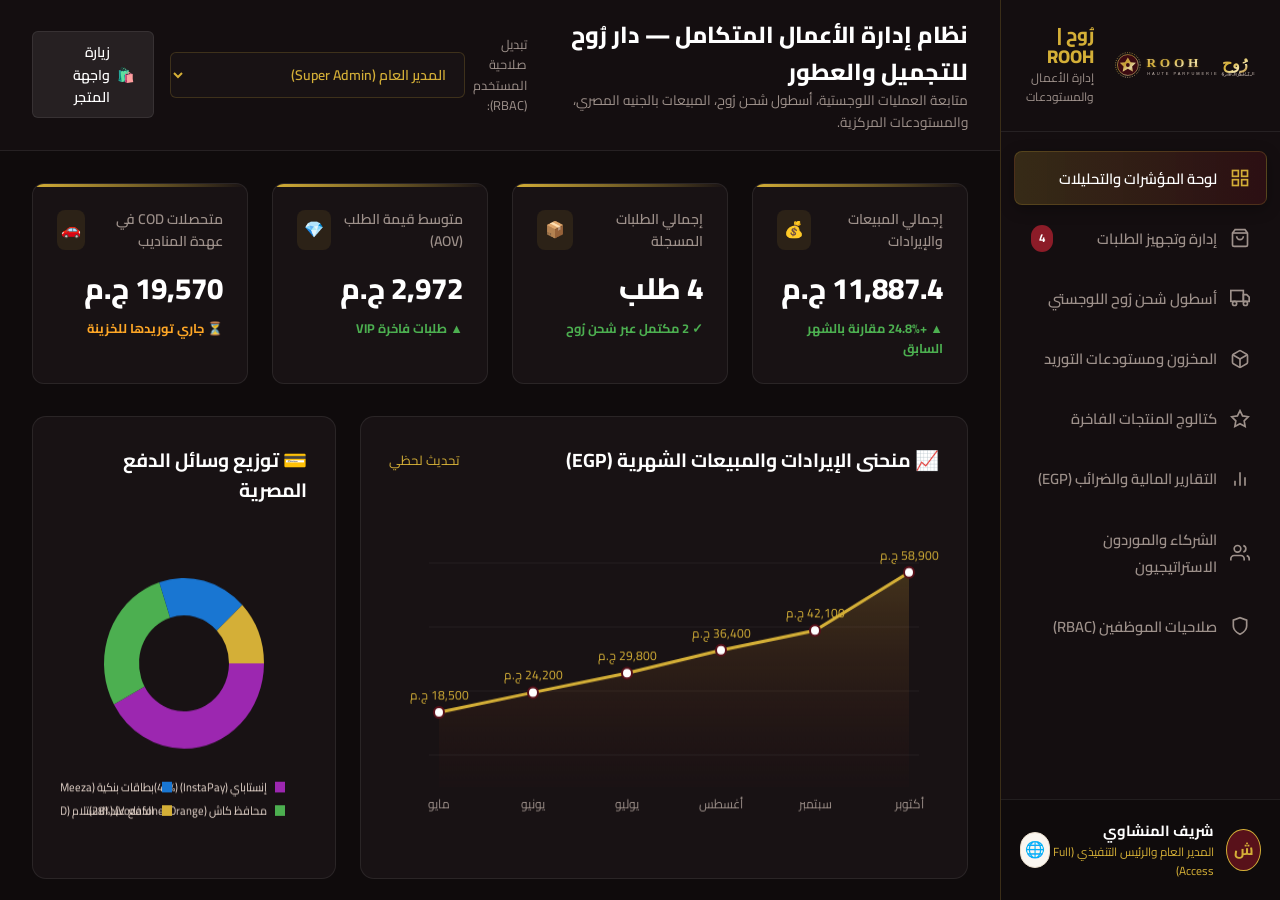
==== admin.html @ 0cfec7be "Add files via upload" ====
<!DOCTYPE html>
<html lang="ar" dir="rtl">
<head>
  <meta charset="UTF-8">
  <meta name="viewport" content="width=device-width, initial-scale=1.0">
  <title>ROOH | رُوح — نظام إدارة الأعمال ولوحة التحكم التنفيذية</title>
  
  <link rel="preconnect" href="https://fonts.googleapis.com">
  <link rel="preconnect" href="https://fonts.gstatic.com" crossorigin>
  <link href="https://fonts.googleapis.com/css2?family=Amiri:wght@700&family=Cairo:wght@300;400;500;600;700;800;900&family=Cinzel:wght@600;700&family=Montserrat:wght@400;600;700&display=swap" rel="stylesheet">
  
  <link rel="stylesheet" href="css/style.css">
  <link rel="stylesheet" href="css/admin.css">
</head>
<body class="admin-body">

  <!-- Sidebar Navigation -->
  <aside class="admin-sidebar">
    <div class="admin-sidebar-header">
      <div class="admin-brand-tag">
        <img src="assets/images/logo.svg" alt="ROOH" class="admin-logo-small">
        <div>
          <div class="admin-brand-title">رُوح | ROOH</div>
          <div class="admin-brand-sub">إدارة الأعمال والمستودعات</div>
        </div>
      </div>
    </div>

    <!-- Navigation Menu Items -->
    <ul class="admin-nav-menu">
      <li class="admin-nav-item">
        <button class="admin-nav-btn active" data-tab="dashboard">
          <svg viewBox="0 0 24 24" fill="none" stroke="currentColor" stroke-width="2"><rect x="3" y="3" width="7" height="7"></rect><rect x="14" y="3" width="7" height="7"></rect><rect x="14" y="14" width="7" height="7"></rect><rect x="3" y="14" width="7" height="7"></rect></svg>
          <span>لوحة المؤشرات والتحليلات</span>
        </button>
      </li>

      <li class="admin-nav-item">
        <button class="admin-nav-btn" data-tab="orders">
          <svg viewBox="0 0 24 24" fill="none" stroke="currentColor" stroke-width="2"><path d="M6 2L3 6v14a2 2 0 0 0 2 2h14a2 2 0 0 0 2-2V6l-3-4z"></path><line x1="3" y1="6" x2="21" y2="6"></line><path d="M16 10a4 4 0 0 1-8 0"></path></svg>
          <span>إدارة وتجهيز الطلبات</span>
          <span class="admin-badge-alert" id="adminActiveOrdersBadge">4</span>
        </button>
      </li>

      <li class="admin-nav-item">
        <button class="admin-nav-btn" data-tab="delivery">
          <svg viewBox="0 0 24 24" fill="none" stroke="currentColor" stroke-width="2"><rect x="1" y="3" width="15" height="13"></rect><polygon points="16 8 20 8 23 11 23 16 16 16 16 8"></polygon><circle cx="5.5" cy="18.5" r="2.5"></circle><circle cx="18.5" cy="18.5" r="2.5"></circle></svg>
          <span>أسطول شحن رُوح اللوجستي</span>
        </button>
      </li>

      <li class="admin-nav-item">
        <button class="admin-nav-btn" data-tab="inventory">
          <svg viewBox="0 0 24 24" fill="none" stroke="currentColor" stroke-width="2"><path d="M21 16V8a2 2 0 0 0-1-1.73l-7-4a2 2 0 0 0-2 0l-7 4A2 2 0 0 0 3 8v8a2 2 0 0 0 1 1.73l7 4a2 2 0 0 0 2 0l7-4A2 2 0 0 0 21 16z"></path><polyline points="3.27 6.96 12 12.01 20.73 6.96"></polyline><line x1="12" y1="22.08" x2="12" y2="12"></line></svg>
          <span>المخزون ومستودعات التوريد</span>
        </button>
      </li>

      <li class="admin-nav-item">
        <button class="admin-nav-btn" data-tab="products">
          <svg viewBox="0 0 24 24" fill="none" stroke="currentColor" stroke-width="2"><polygon points="12 2 15.09 8.26 22 9.27 17 14.14 18.18 21.02 12 17.77 5.82 21.02 7 14.14 2 9.27 8.91 8.26 12 2"></polygon></svg>
          <span>كتالوج المنتجات الفاخرة</span>
        </button>
      </li>

      <li class="admin-nav-item">
        <button class="admin-nav-btn" data-tab="reports">
          <svg viewBox="0 0 24 24" fill="none" stroke="currentColor" stroke-width="2"><line x1="18" y1="20" x2="18" y2="10"></line><line x1="12" y1="20" x2="12" y2="4"></line><line x1="6" y1="20" x2="6" y2="14"></line></svg>
          <span>التقارير المالية والضرائب (EGP)</span>
        </button>
      </li>

      <li class="admin-nav-item">
        <button class="admin-nav-btn" data-tab="partners">
          <svg viewBox="0 0 24 24" fill="none" stroke="currentColor" stroke-width="2"><path d="M17 21v-2a4 4 0 0 0-4-4H5a4 4 0 0 0-4 4v2"></path><circle cx="9" cy="7" r="4"></circle><path d="M23 21v-2a4 4 0 0 0-3-3.87"></path><path d="M16 3.13a4 4 0 0 1 0 7.75"></path></svg>
          <span>الشركاء والموردون الاستراتيجيون</span>
        </button>
      </li>

      <li class="admin-nav-item">
        <button class="admin-nav-btn" data-tab="staff">
          <svg viewBox="0 0 24 24" fill="none" stroke="currentColor" stroke-width="2"><path d="M12 22s8-4 8-10V5l-8-3-8 3v7c0 6 8 10 8 10z"></path></svg>
          <span>صلاحيات الموظفين (RBAC)</span>
        </button>
      </li>
    </ul>

    <!-- Sidebar Profile Footer -->
    <div class="admin-sidebar-footer">
      <div class="admin-user-info">
        <div class="admin-avatar">ش</div>
        <div>
          <div class="admin-name">شريف المنشاوي</div>
          <div class="admin-role-badge" id="adminCurrentRoleTitle">المدير العام والرئيس التنفيذي</div>
        </div>
      </div>
      <a href="index.html" class="header-icon-btn" style="width: 36px; height: 36px;" title="المتجر الرئيسي">
        <span>🌐</span>
      </a>
    </div>
  </aside>

  <!-- Main Content Wrap -->
  <main class="admin-main-wrap">
    <!-- Admin Top Header -->
    <header class="admin-header">
      <div class="admin-page-title-group">
        <h2>نظام إدارة الأعمال المتكامل — دار رُوح للتجميل والعطور</h2>
        <p>متابعة العمليات اللوجستية، أسطول شحن رُوح، المبيعات بالجنيه المصري، والمستودعات المركزية.</p>
      </div>

      <div class="admin-header-actions">
        <!-- Interactive Role Switcher for Pair Programming Demo -->
        <div style="display: flex; align-items: center; gap: 0.5rem;">
          <span style="font-size: 0.8rem; color: var(--admin-text-muted);">تبديل صلاحية المستخدم (RBAC):</span>
          <select id="adminRoleSwitcherSelect" class="role-switcher-select">
            <option value="admin">المدير العام (Super Admin)</option>
            <option value="manager">مدير العمليات (Operations Manager)</option>
            <option value="inventory">مسؤول المستودع (Inventory Supervisor)</option>
            <option value="support">خدمة العملاء (Customer Concierge)</option>
            <option value="courier">مندوب شحن رُوح (ROOH Delivery Courier)</option>
          </select>
        </div>

        <a href="index.html" class="btn-store-link">
          <span>🛍️</span>
          <span>زيارة واجهة المتجر</span>
        </a>
      </div>
    </header>

    <!-- Dynamic Admin Content Body -->
    <div class="admin-content-body" id="adminTabContentArea">
      <!-- Injected via js/admin.js based on active tab -->
    </div>
  </main>

  <!-- Generic Admin Modal Backdrop for Products / Restock / Couriers -->
  <div class="modal-backdrop" id="adminGenericModalBackdrop">
    <div id="adminGenericModalContainer">
      <!-- Injected dynamically -->
    </div>
  </div>

  <!-- Scripts -->
  <script src="js/state.js"></script>
  <script src="js/delivery.js"></script>
  <script src="js/payment.js"></script>
  <script src="js/admin.js"></script>
</body>
</html>
---- css/style.css ----
/* ==========================================================================
   ROOH | رُوح — Haute Parfumerie & Beauté
   Luxury E-Commerce Design System & Style Engine
   ========================================================================== */

:root {
  /* Brand Luxury Color Palette */
  --rooh-burgundy: #4A0E17;
  --rooh-burgundy-dark: #2B070D;
  --rooh-burgundy-deep: #1A0407;
  --rooh-crimson: #721C24;
  --rooh-crimson-light: #9B2835;
  --rooh-wine: #58111A;
  
  /* Royal Gold Accents */
  --rooh-gold: #D4AF37;
  --rooh-gold-light: #F3E5AB;
  --rooh-gold-hover: #E5C378;
  --rooh-gold-dark: #AA771C;
  --rooh-gold-glow: rgba(212, 175, 55, 0.25);
  
  /* Luxury Neutrals */
  --rooh-ivory: #FFFDF9;
  --rooh-cream: #FAF6F0;
  --rooh-beige: #F4ECE1;
  --rooh-sand: #E8DCCB;
  --rooh-charcoal: #1E1A1B;
  --rooh-black: #120F10;
  --rooh-text-muted: #7E7270;
  --rooh-border: rgba(212, 175, 55, 0.22);
  --rooh-border-light: rgba(114, 28, 36, 0.12);
  
  /* Typography & Sizing */
  --font-arabic: 'Cairo', 'Amiri', 'Traditional Arabic', -apple-system, BlinkMacSystemFont, 'Segoe UI', sans-serif;
  --font-serif: 'Playfair Display', 'Cinzel', 'Times New Roman', serif;
  --font-sans: 'Montserrat', 'Inter', -apple-system, sans-serif;
  
  /* Elevation & Shadows */
  --shadow-sm: 0 2px 8px rgba(26, 4, 7, 0.06);
  --shadow-md: 0 8px 24px rgba(26, 4, 7, 0.1);
  --shadow-lg: 0 16px 40px rgba(26, 4, 7, 0.16);
  --shadow-gold: 0 8px 25px rgba(212, 175, 55, 0.2);
  --radius-sm: 6px;
  --radius-md: 12px;
  --radius-lg: 20px;
  --radius-full: 9999px;
  
  --transition-fast: 0.2s cubic-bezier(0.4, 0, 0.2, 1);
  --transition-smooth: 0.35s cubic-bezier(0.16, 1, 0.3, 1);
}

/* Base & Reset */
*, *::before, *::after {
  box-sizing: border-box;
  margin: 0;
  padding: 0;
}

html {
  scroll-behavior: smooth;
  font-size: 16px;
}

body {
  font-family: var(--font-arabic);
  background-color: var(--rooh-ivory);
  color: var(--rooh-charcoal);
  line-height: 1.6;
  direction: rtl;
  text-align: right;
  overflow-x: hidden;
  -webkit-font-smoothing: antialiased;
}

body.ltr {
  direction: ltr;
  text-align: left;
  font-family: var(--font-sans);
}

body.ltr .font-serif-title {
  font-family: var(--font-serif);
}

a {
  color: inherit;
  text-decoration: none;
  transition: color var(--transition-fast);
}

button, input, select, textarea {
  font-family: inherit;
  font-size: 1rem;
}

button {
  cursor: pointer;
  border: none;
  background: none;
}

img {
  max-width: 100%;
  height: auto;
  display: block;
}

/* Container */
.container {
  width: 100%;
  max-width: 1320px;
  margin-left: auto;
  margin-right: auto;
  padding-left: 1.5rem;
  padding-right: 1.5rem;
}

/* ==========================================================================
   Top Announcement Bar
   ========================================================================== */
.top-bar {
  background: linear-gradient(90deg, var(--rooh-burgundy-deep), var(--rooh-burgundy), var(--rooh-crimson));
  color: var(--rooh-gold-light);
  font-size: 0.85rem;
  padding: 0.55rem 0;
  border-bottom: 1px solid rgba(212, 175, 55, 0.3);
}

.top-bar .container {
  display: flex;
  justify-content: space-between;
  align-items: center;
}

.top-bar-marquee {
  display: flex;
  align-items: center;
  gap: 1.5rem;
}

.top-bar-badge {
  background: var(--rooh-gold);
  color: var(--rooh-burgundy-deep);
  font-weight: 700;
  padding: 0.15rem 0.6rem;
  border-radius: var(--radius-full);
  font-size: 0.75rem;
}

.top-bar-actions {
  display: flex;
  align-items: center;
  gap: 1.25rem;
}

.lang-switch-btn, .role-selector-pill {
  color: var(--rooh-cream);
  font-size: 0.82rem;
  display: inline-flex;
  align-items: center;
  gap: 0.35rem;
  padding: 0.2rem 0.6rem;
  border-radius: var(--radius-sm);
  background: rgba(255, 255, 255, 0.08);
  border: 1px solid rgba(212, 175, 55, 0.2);
  transition: all var(--transition-fast);
}

.lang-switch-btn:hover, .role-selector-pill:hover {
  background: rgba(212, 175, 55, 0.2);
  color: #FFF;
}

/* ==========================================================================
   Main Header & Navigation
   ========================================================================== */
.site-header {
  position: sticky;
  top: 0;
  z-index: 100;
  background: rgba(255, 253, 249, 0.94);
  backdrop-filter: blur(14px);
  -webkit-backdrop-filter: blur(14px);
  border-bottom: 1px solid var(--rooh-border-light);
  box-shadow: 0 4px 20px rgba(74, 14, 23, 0.04);
  transition: all var(--transition-smooth);
}

.header-main {
  display: flex;
  align-items: center;
  justify-content: space-between;
  padding: 0.9rem 0;
  gap: 1.5rem;
}

.brand-logo-wrap {
  display: flex;
  align-items: center;
  gap: 0.75rem;
}

.brand-logo-img {
  height: 52px;
  width: auto;
  object-fit: contain;
}

/* Search Bar */
.search-form-wrap {
  flex: 1;
  max-width: 520px;
  position: relative;
}

.search-input-field {
  width: 100%;
  padding: 0.75rem 2.8rem 0.75rem 1.2rem;
  background: var(--rooh-cream);
  border: 1px solid var(--rooh-sand);
  border-radius: var(--radius-full);
  outline: none;
  font-size: 0.92rem;
  color: var(--rooh-charcoal);
  transition: all var(--transition-fast);
}

body.ltr .search-input-field {
  padding: 0.75rem 1.2rem 0.75rem 2.8rem;
}

.search-input-field:focus {
  border-color: var(--rooh-gold);
  background: #FFF;
  box-shadow: 0 0 0 3px var(--rooh-gold-glow);
}

.search-btn-icon {
  position: absolute;
  top: 50%;
  right: 1rem;
  transform: translateY(-50%);
  color: var(--rooh-burgundy);
  display: flex;
  align-items: center;
  pointer-events: none;
}

body.ltr .search-btn-icon {
  right: auto;
  left: 1rem;
}

/* Header Actions */
.header-actions-group {
  display: flex;
  align-items: center;
  gap: 0.85rem;
}

.header-icon-btn {
  position: relative;
  width: 44px;
  height: 44px;
  display: flex;
  align-items: center;
  justify-content: center;
  border-radius: var(--radius-full);
  background: var(--rooh-cream);
  color: var(--rooh-burgundy);
  border: 1px solid var(--rooh-sand);
  transition: all var(--transition-fast);
}

.header-icon-btn:hover {
  background: var(--rooh-burgundy);
  color: var(--rooh-gold-light);
  border-color: var(--rooh-burgundy);
  transform: translateY(-2px);
  box-shadow: var(--shadow-sm);
}

.header-badge-count {
  position: absolute;
  top: -4px;
  right: -4px;
  background: var(--rooh-crimson);
  color: #FFF;
  font-size: 0.72rem;
  font-weight: 700;
  min-width: 19px;
  height: 19px;
  border-radius: var(--radius-full);
  display: flex;
  align-items: center;
  justify-content: center;
  border: 2px solid #FFF;
}

/* Category Navigation Menu */
.category-nav-bar {
  background: var(--rooh-burgundy);
  color: var(--rooh-ivory);
  border-top: 1px solid rgba(212, 175, 55, 0.2);
}

.category-nav-list {
  display: flex;
  align-items: center;
  justify-content: space-between;
  list-style: none;
  overflow-x: auto;
  scrollbar-width: none;
  padding: 0.2rem 0;
}

.category-nav-list::-webkit-scrollbar {
  display: none;
}

.category-nav-item {
  position: relative;
  white-space: nowrap;
}

.category-nav-link {
  display: flex;
  align-items: center;
  gap: 0.5rem;
  padding: 0.75rem 1.1rem;
  font-weight: 500;
  font-size: 0.92rem;
  color: var(--rooh-cream);
  transition: all var(--transition-fast);
  border-bottom: 2px solid transparent;
}

.category-nav-link:hover, .category-nav-link.active {
  color: var(--rooh-gold);
  border-bottom-color: var(--rooh-gold);
}

/* ==========================================================================
   Hero Promotional Section
   ========================================================================== */
.hero-section {
  position: relative;
  min-height: 580px;
  background: var(--rooh-burgundy-deep) url('../assets/images/hero-bg.svg') no-repeat center center / cover;
  color: #FFF;
  display: flex;
  align-items: center;
  overflow: hidden;
  padding: 5rem 0;
}

.hero-overlay {
  position: absolute;
  inset: 0;
  background: radial-gradient(circle at 75% 50%, rgba(74, 14, 23, 0.4), rgba(26, 4, 7, 0.85));
  pointer-events: none;
}

.hero-content-wrap {
  position: relative;
  z-index: 2;
  display: grid;
  grid-template-columns: 1.15fr 0.85fr;
  align-items: center;
  gap: 3.5rem;
}

.hero-text-block {
  max-width: 650px;
}

.hero-pretitle {
  display: inline-flex;
  align-items: center;
  gap: 0.5rem;
  color: var(--rooh-gold);
  font-size: 0.95rem;
  letter-spacing: 2px;
  font-weight: 600;
  text-transform: uppercase;
  margin-bottom: 1rem;
}

.hero-title {
  font-size: 3.2rem;
  font-weight: 800;
  line-height: 1.25;
  margin-bottom: 1.2rem;
  color: #FFF;
  text-shadow: 0 4px 15px rgba(0,0,0,0.4);
}

.hero-title span {
  color: var(--rooh-gold);
  background: linear-gradient(90deg, #F9ECCB, #D4AF37, #AA771C);
  -webkit-background-clip: text;
  -webkit-text-fill-color: transparent;
}

.hero-subtitle {
  font-size: 1.15rem;
  color: var(--rooh-beige);
  margin-bottom: 2.2rem;
  line-height: 1.7;
}

.hero-actions {
  display: flex;
  align-items: center;
  gap: 1.2rem;
  flex-wrap: wrap;
}

/* Luxury Buttons */
.btn-gold {
  background: linear-gradient(135deg, #E5C378, #D4AF37, #AA771C);
  color: var(--rooh-burgundy-deep);
  font-weight: 700;
  padding: 0.95rem 2.2rem;
  border-radius: var(--radius-full);
  display: inline-flex;
  align-items: center;
  gap: 0.65rem;
  box-shadow: var(--shadow-gold);
  transition: all var(--transition-fast);
}

.btn-gold:hover {
  transform: translateY(-3px);
  box-shadow: 0 12px 30px rgba(212, 175, 55, 0.4);
  filter: brightness(1.08);
}

.btn-outline-gold {
  border: 1.5px solid var(--rooh-gold);
  color: var(--rooh-gold);
  font-weight: 600;
  padding: 0.92rem 2rem;
  border-radius: var(--radius-full);
  display: inline-flex;
  align-items: center;
  gap: 0.65rem;
  transition: all var(--transition-fast);
  background: rgba(255, 255, 255, 0.04);
  backdrop-filter: blur(4px);
}

.btn-outline-gold:hover {
  background: var(--rooh-gold);
  color: var(--rooh-burgundy-deep);
  transform: translateY(-3px);
}

.btn-burgundy {
  background: linear-gradient(135deg, var(--rooh-crimson), var(--rooh-burgundy));
  color: #FFF;
  font-weight: 700;
  padding: 0.85rem 1.8rem;
  border-radius: var(--radius-full);
  display: inline-flex;
  align-items: center;
  gap: 0.5rem;
  box-shadow: 0 4px 15px rgba(114, 28, 36, 0.3);
  transition: all var(--transition-fast);
}

.btn-burgundy:hover {
  background: var(--rooh-burgundy-dark);
  transform: translateY(-2px);
  color: var(--rooh-gold-light);
}

/* Hero Showcase Floating Bottle Card */
.hero-visual-block {
  display: flex;
  justify-content: center;
  position: relative;
}

.hero-bottle-card {
  position: relative;
  background: rgba(255, 255, 255, 0.07);
  backdrop-filter: blur(20px);
  border: 1px solid rgba(212, 175, 55, 0.35);
  border-radius: var(--radius-lg);
  padding: 2.2rem;
  box-shadow: 0 25px 60px rgba(0, 0, 0, 0.4);
  max-width: 380px;
  text-align: center;
  animation: floatSlow 6s ease-in-out infinite;
}

@keyframes floatSlow {
  0%, 100% { transform: translateY(0); }
  50% { transform: translateY(-12px); }
}

.hero-bottle-img {
  width: 260px;
  height: 280px;
  margin: 0 auto 1.5rem;
  filter: drop-shadow(0 15px 25px rgba(0,0,0,0.5));
}

.hero-card-tag {
  background: var(--rooh-gold);
  color: var(--rooh-burgundy-deep);
  font-size: 0.75rem;
  font-weight: 700;
  padding: 0.25rem 0.8rem;
  border-radius: var(--radius-full);
  display: inline-block;
  margin-bottom: 0.6rem;
}

.hero-card-name {
  font-size: 1.25rem;
  font-weight: 700;
  color: #FFF;
  margin-bottom: 0.4rem;
}

.hero-card-price {
  font-size: 1.4rem;
  font-weight: 800;
  color: var(--rooh-gold);
}

/* ==========================================================================
   Trust & Value Propositions Strip
   ========================================================================== */
.features-strip {
  background: #FFF;
  padding: 2.5rem 0;
  border-bottom: 1px solid var(--rooh-border-light);
}

.features-grid {
  display: grid;
  grid-template-columns: repeat(4, 1fr);
  gap: 1.5rem;
}

.feature-box {
  display: flex;
  align-items: center;
  gap: 1.1rem;
  padding: 1rem;
  border-radius: var(--radius-md);
  transition: all var(--transition-fast);
}

.feature-box:hover {
  background: var(--rooh-cream);
  transform: translateY(-3px);
}

.feature-icon-wrap {
  width: 52px;
  height: 52px;
  background: rgba(212, 175, 55, 0.12);
  border: 1px solid rgba(212, 175, 55, 0.35);
  color: var(--rooh-burgundy);
  border-radius: var(--radius-full);
  display: flex;
  align-items: center;
  justify-content: center;
  flex-shrink: 0;
  font-size: 1.35rem;
}

.feature-info h4 {
  font-size: 1rem;
  font-weight: 700;
  color: var(--rooh-burgundy-deep);
  margin-bottom: 0.2rem;
}

.feature-info p {
  font-size: 0.84rem;
  color: var(--rooh-text-muted);
}

/* ==========================================================================
   Section Header Styling
   ========================================================================== */
.section-header {
  text-align: center;
  margin-bottom: 3rem;
}

.section-eyebrow {
  color: var(--rooh-gold-dark);
  font-size: 0.88rem;
  font-weight: 700;
  letter-spacing: 2px;
  text-transform: uppercase;
  margin-bottom: 0.4rem;
  display: block;
}

.section-title {
  font-size: 2.2rem;
  font-weight: 800;
  color: var(--rooh-burgundy-deep);
  margin-bottom: 0.6rem;
}

.section-desc {
  max-width: 620px;
  margin: 0 auto;
  color: var(--rooh-text-muted);
  font-size: 1rem;
}

/* Section divider with crest */
.section-divider-crest {
  display: flex;
  align-items: center;
  justify-content: center;
  gap: 1rem;
  margin: 1.2rem auto 0;
  max-width: 260px;
}

.section-divider-crest::before, .section-divider-crest::after {
  content: '';
  height: 1px;
  flex: 1;
  background: linear-gradient(90deg, transparent, var(--rooh-gold), transparent);
}

.section-divider-crest svg {
  color: var(--rooh-gold);
}

/* ==========================================================================
   Category Filter Tabs
   ========================================================================== */
.category-filter-tabs {
  display: flex;
  align-items: center;
  justify-content: center;
  gap: 0.75rem;
  flex-wrap: wrap;
  margin-bottom: 2.5rem;
}

.filter-tab-btn {
  padding: 0.65rem 1.4rem;
  border-radius: var(--radius-full);
  background: var(--rooh-cream);
  color: var(--rooh-burgundy);
  border: 1px solid var(--rooh-sand);
  font-weight: 600;
  font-size: 0.92rem;
  transition: all var(--transition-fast);
}

.filter-tab-btn:hover, .filter-tab-btn.active {
  background: var(--rooh-burgundy);
  color: var(--rooh-gold-light);
  border-color: var(--rooh-burgundy);
  box-shadow: 0 4px 12px rgba(74, 14, 23, 0.2);
}

/* ==========================================================================
   Luxury Product Grid & Cards
   ========================================================================== */
.products-grid {
  display: grid;
  grid-template-columns: repeat(auto-fill, minmax(280px, 1fr));
  gap: 2rem;
}

.product-card {
  background: #FFF;
  border-radius: var(--radius-md);
  border: 1px solid rgba(212, 175, 55, 0.18);
  overflow: hidden;
  box-shadow: var(--shadow-sm);
  transition: all var(--transition-smooth);
  display: flex;
  flex-direction: column;
  position: relative;
}

.product-card:hover {
  transform: translateY(-8px);
  box-shadow: var(--shadow-lg);
  border-color: rgba(212, 175, 55, 0.5);
}

.product-card-badge {
  position: absolute;
  top: 1rem;
  right: 1rem;
  z-index: 3;
  background: linear-gradient(135deg, var(--rooh-crimson), var(--rooh-burgundy));
  color: #FFF;
  font-size: 0.75rem;
  font-weight: 700;
  padding: 0.3rem 0.75rem;
  border-radius: var(--radius-full);
  box-shadow: 0 2px 8px rgba(114, 28, 36, 0.25);
}

body.ltr .product-card-badge {
  right: auto;
  left: 1rem;
}

.product-card-wishlist-btn {
  position: absolute;
  top: 1rem;
  left: 1rem;
  z-index: 3;
  width: 36px;
  height: 36px;
  border-radius: var(--radius-full);
  background: rgba(255, 255, 255, 0.88);
  backdrop-filter: blur(6px);
  color: var(--rooh-charcoal);
  border: 1px solid var(--rooh-sand);
  display: flex;
  align-items: center;
  justify-content: center;
  transition: all var(--transition-fast);
}

body.ltr .product-card-wishlist-btn {
  left: auto;
  right: 1rem;
}

.product-card-wishlist-btn:hover, .product-card-wishlist-btn.active {
  background: var(--rooh-burgundy);
  color: var(--rooh-gold);
  border-color: var(--rooh-burgundy);
  transform: scale(1.1);
}

.product-card-img-wrap {
  position: relative;
  width: 100%;
  aspect-ratio: 1 / 1;
  background: linear-gradient(180deg, #FAF6F0, #EFE7DC);
  display: flex;
  align-items: center;
  justify-content: center;
  overflow: hidden;
  cursor: pointer;
}

.product-card-img {
  width: 82%;
  height: 82%;
  object-fit: contain;
  transition: transform 0.5s ease;
}

.product-card:hover .product-card-img {
  transform: scale(1.08);
}

.product-quick-view-overlay {
  position: absolute;
  inset: 0;
  background: rgba(74, 14, 23, 0.35);
  backdrop-filter: blur(3px);
  display: flex;
  align-items: center;
  justify-content: center;
  opacity: 0;
  transition: opacity var(--transition-fast);
}

.product-card:hover .product-quick-view-overlay {
  opacity: 1;
}

.btn-quick-view {
  background: #FFF;
  color: var(--rooh-burgundy-deep);
  font-weight: 700;
  font-size: 0.88rem;
  padding: 0.65rem 1.25rem;
  border-radius: var(--radius-full);
  display: flex;
  align-items: center;
  gap: 0.4rem;
  box-shadow: var(--shadow-md);
  transform: translateY(12px);
  transition: all var(--transition-smooth);
}

.product-card:hover .btn-quick-view {
  transform: translateY(0);
}

.btn-quick-view:hover {
  background: var(--rooh-gold);
}

.product-card-content {
  padding: 1.3rem;
  display: flex;
  flex-direction: column;
  flex: 1;
}

.product-card-category {
  font-size: 0.78rem;
  font-weight: 600;
  color: var(--rooh-gold-dark);
  margin-bottom: 0.35rem;
  text-transform: uppercase;
}

.product-card-title {
  font-size: 1.05rem;
  font-weight: 700;
  color: var(--rooh-burgundy-deep);
  line-height: 1.4;
  margin-bottom: 0.65rem;
  display: -webkit-box;
  -webkit-line-clamp: 2;
  -webkit-box-orient: vertical;
  overflow: hidden;
  min-height: 2.8rem;
  cursor: pointer;
}

.product-card-title:hover {
  color: var(--rooh-crimson);
}

.product-card-rating {
  display: flex;
  align-items: center;
  gap: 0.4rem;
  margin-bottom: 0.85rem;
  font-size: 0.82rem;
  color: var(--rooh-text-muted);
}

.rating-stars {
  color: var(--rooh-gold);
  display: flex;
  gap: 2px;
}

.product-card-price-row {
  display: flex;
  align-items: baseline;
  gap: 0.65rem;
  margin-top: auto;
  margin-bottom: 1.1rem;
}

.price-current {
  font-size: 1.35rem;
  font-weight: 800;
  color: var(--rooh-burgundy);
}

.price-original {
  font-size: 0.92rem;
  color: var(--rooh-text-muted);
  text-decoration: line-through;
}

.price-discount-pill {
  background: #E8F5E9;
  color: #2E7D32;
  font-size: 0.72rem;
  font-weight: 700;
  padding: 0.15rem 0.45rem;
  border-radius: var(--radius-sm);
}

.product-card-actions {
  display: flex;
  gap: 0.6rem;
}

.btn-add-to-cart {
  flex: 1;
  background: var(--rooh-cream);
  color: var(--rooh-burgundy);
  border: 1px solid rgba(212, 175, 55, 0.3);
  font-weight: 700;
  font-size: 0.9rem;
  padding: 0.7rem 0.5rem;
  border-radius: var(--radius-sm);
  display: flex;
  align-items: center;
  justify-content: center;
  gap: 0.45rem;
  transition: all var(--transition-fast);
}

.btn-add-to-cart:hover {
  background: var(--rooh-burgundy);
  color: var(--rooh-gold-light);
  border-color: var(--rooh-burgundy);
}

.btn-buy-now {
  background: linear-gradient(135deg, var(--rooh-gold-hover), var(--rooh-gold));
  color: var(--rooh-burgundy-deep);
  font-weight: 700;
  font-size: 0.88rem;
  padding: 0.7rem 1rem;
  border-radius: var(--radius-sm);
  display: flex;
  align-items: center;
  justify-content: center;
  transition: all var(--transition-fast);
}

.btn-buy-now:hover {
  filter: brightness(1.08);
}

/* ==========================================================================
   ROOH Delivery Banner Section
   ========================================================================== */
.delivery-feature-section {
  background: linear-gradient(135deg, var(--rooh-burgundy-deep), #200407);
  color: #FFF;
  padding: 4.5rem 0;
  position: relative;
  border-top: 1px solid rgba(212, 175, 55, 0.25);
  border-bottom: 1px solid rgba(212, 175, 55, 0.25);
  overflow: hidden;
}

.delivery-section-grid {
  display: grid;
  grid-template-columns: 1.1fr 0.9fr;
  align-items: center;
  gap: 3.5rem;
}

.delivery-badge-pill {
  background: rgba(212, 175, 55, 0.15);
  border: 1px solid var(--rooh-gold);
  color: var(--rooh-gold);
  padding: 0.3rem 0.9rem;
  border-radius: var(--radius-full);
  font-size: 0.82rem;
  font-weight: 700;
  display: inline-flex;
  align-items: center;
  gap: 0.4rem;
  margin-bottom: 1rem;
}

.delivery-title {
  font-size: 2.4rem;
  font-weight: 800;
  margin-bottom: 1rem;
  line-height: 1.3;
}

.delivery-points-list {
  list-style: none;
  margin: 1.8rem 0;
  display: flex;
  flex-direction: column;
  gap: 1rem;
}

.delivery-point-item {
  display: flex;
  align-items: flex-start;
  gap: 0.85rem;
  font-size: 1rem;
  color: var(--rooh-beige);
}

.delivery-point-item svg {
  color: var(--rooh-gold);
  flex-shrink: 0;
  margin-top: 3px;
}

/* Tracking Input Box */
.tracking-quick-box {
  background: rgba(255, 255, 255, 0.08);
  backdrop-filter: blur(15px);
  border: 1px solid rgba(212, 175, 55, 0.35);
  border-radius: var(--radius-md);
  padding: 2.2rem;
  box-shadow: 0 15px 40px rgba(0,0,0,0.3);
}

.tracking-quick-box h3 {
  font-size: 1.35rem;
  color: var(--rooh-gold-light);
  margin-bottom: 0.5rem;
}

.tracking-quick-box p {
  font-size: 0.88rem;
  color: var(--rooh-sand);
  margin-bottom: 1.4rem;
}

.tracking-input-group {
  display: flex;
  gap: 0.65rem;
}

.tracking-input-field {
  flex: 1;
  background: rgba(255, 255, 255, 0.12);
  border: 1px solid rgba(212, 175, 55, 0.4);
  border-radius: var(--radius-full);
  padding: 0.85rem 1.25rem;
  color: #FFF;
  outline: none;
  font-size: 0.95rem;
}

.tracking-input-field::placeholder {
  color: rgba(255, 255, 255, 0.6);
}

.tracking-input-field:focus {
  border-color: var(--rooh-gold);
  background: rgba(255, 255, 255, 0.18);
}

/* ==========================================================================
   Customer Reviews & Testimonials
   ========================================================================== */
.testimonials-section {
  padding: 5rem 0;
  background: var(--rooh-cream);
}

.testimonials-grid {
  display: grid;
  grid-template-columns: repeat(3, 1fr);
  gap: 2rem;
}

.testimonial-card {
  background: #FFF;
  border: 1px solid var(--rooh-sand);
  border-radius: var(--radius-md);
  padding: 2rem;
  box-shadow: var(--shadow-sm);
  display: flex;
  flex-direction: column;
}

.testimonial-stars {
  color: var(--rooh-gold);
  display: flex;
  gap: 3px;
  margin-bottom: 1rem;
}

.testimonial-text {
  font-size: 0.98rem;
  color: var(--rooh-charcoal);
  line-height: 1.7;
  margin-bottom: 1.5rem;
  font-style: italic;
  flex: 1;
}

.testimonial-author-wrap {
  display: flex;
  align-items: center;
  gap: 0.9rem;
  border-top: 1px solid var(--rooh-sand);
  padding-top: 1rem;
}

.author-avatar {
  width: 48px;
  height: 48px;
  border-radius: var(--radius-full);
  background: var(--rooh-burgundy);
  color: var(--rooh-gold);
  font-weight: 700;
  display: flex;
  align-items: center;
  justify-content: center;
}

.author-name {
  font-weight: 700;
  color: var(--rooh-burgundy-deep);
  font-size: 0.95rem;
}

.author-location {
  font-size: 0.8rem;
  color: var(--rooh-text-muted);
}

/* ==========================================================================
   Newsletter Subscription Banner
   ========================================================================== */
.newsletter-section {
  background: linear-gradient(135deg, var(--rooh-burgundy), var(--rooh-crimson));
  color: #FFF;
  padding: 4.5rem 0;
  text-align: center;
}

.newsletter-content {
  max-width: 640px;
  margin: 0 auto;
}

.newsletter-title {
  font-size: 2.2rem;
  font-weight: 800;
  color: var(--rooh-gold-light);
  margin-bottom: 0.6rem;
}

.newsletter-desc {
  font-size: 1.05rem;
  color: var(--rooh-beige);
  margin-bottom: 2rem;
}

.newsletter-form {
  display: flex;
  gap: 0.65rem;
  max-width: 520px;
  margin: 0 auto;
}

.newsletter-input {
  flex: 1;
  background: rgba(255, 255, 255, 0.95);
  border: 1px solid transparent;
  border-radius: var(--radius-full);
  padding: 0.85rem 1.4rem;
  color: var(--rooh-charcoal);
  outline: none;
}

.newsletter-input:focus {
  border-color: var(--rooh-gold);
}

/* ==========================================================================
   Luxury Footer
   ========================================================================== */
.site-footer {
  background: var(--rooh-black);
  color: var(--rooh-beige);
  padding: 5rem 0 2rem;
  border-top: 2px solid var(--rooh-gold-dark);
}

.footer-grid {
  display: grid;
  grid-template-columns: 1.5fr repeat(3, 1fr);
  gap: 3rem;
  margin-bottom: 4rem;
}

.footer-brand-desc {
  font-size: 0.92rem;
  color: #B5A89E;
  line-height: 1.8;
  margin: 1.2rem 0 1.5rem;
}

.footer-payment-methods-strip {
  display: flex;
  align-items: center;
  gap: 0.75rem;
  flex-wrap: wrap;
}

.payment-badge-pill {
  background: rgba(255, 255, 255, 0.08);
  border: 1px solid rgba(212, 175, 55, 0.25);
  color: var(--rooh-gold-light);
  font-size: 0.75rem;
  padding: 0.25rem 0.65rem;
  border-radius: var(--radius-sm);
}

.footer-col-title {
  font-size: 1.1rem;
  font-weight: 700;
  color: var(--rooh-gold);
  margin-bottom: 1.3rem;
  position: relative;
}

.footer-links-list {
  list-style: none;
  display: flex;
  flex-direction: column;
  gap: 0.75rem;
}

.footer-link {
  color: #B5A89E;
  font-size: 0.92rem;
  transition: color var(--transition-fast);
}

.footer-link:hover {
  color: var(--rooh-gold);
  transform: translateX(-4px);
}

body.ltr .footer-link:hover {
  transform: translateX(4px);
}

.footer-contact-item {
  display: flex;
  align-items: center;
  gap: 0.75rem;
  margin-bottom: 0.85rem;
  font-size: 0.92rem;
  color: #B5A89E;
}

.footer-bottom-bar {
  border-top: 1px solid rgba(255, 255, 255, 0.08);
  padding-top: 2rem;
  display: flex;
  justify-content: space-between;
  align-items: center;
  font-size: 0.85rem;
  color: #8C7F77;
}

/* ==========================================================================
   Modals & Slide-out Drawers (Cart, Product Detail, Checkout, Track)
   ========================================================================== */
.modal-backdrop {
  position: fixed;
  inset: 0;
  background: rgba(18, 15, 16, 0.72);
  backdrop-filter: blur(8px);
  z-index: 1000;
  display: flex;
  align-items: center;
  justify-content: center;
  opacity: 0;
  pointer-events: none;
  transition: opacity var(--transition-smooth);
}

.modal-backdrop.active {
  opacity: 1;
  pointer-events: auto;
}

/* Product Detail Modal */
.modal-product-dialog {
  background: #FFF;
  width: 92%;
  max-width: 1050px;
  max-height: 90vh;
  border-radius: var(--radius-lg);
  overflow-y: auto;
  box-shadow: 0 25px 70px rgba(0, 0, 0, 0.35);
  border: 1px solid var(--rooh-border);
  position: relative;
  transform: scale(0.94);
  transition: transform var(--transition-smooth);
}

.modal-backdrop.active .modal-product-dialog {
  transform: scale(1);
}

.modal-close-btn {
  position: absolute;
  top: 1.25rem;
  left: 1.25rem;
  z-index: 10;
  width: 40px;
  height: 40px;
  border-radius: var(--radius-full);
  background: var(--rooh-cream);
  border: 1px solid var(--rooh-sand);
  color: var(--rooh-burgundy);
  display: flex;
  align-items: center;
  justify-content: center;
  transition: all var(--transition-fast);
}

body.ltr .modal-close-btn {
  left: auto;
  right: 1.25rem;
}

.modal-close-btn:hover {
  background: var(--rooh-burgundy);
  color: #FFF;
}

.product-detail-modal-grid {
  display: grid;
  grid-template-columns: 1fr 1.25fr;
  gap: 2.5rem;
  padding: 3rem;
}

.modal-gallery-wrap {
  display: flex;
  flex-direction: column;
  gap: 1.2rem;
}

.modal-main-img-wrap {
  width: 100%;
  aspect-ratio: 1 / 1;
  background: linear-gradient(180deg, #FCFAF7, #EFE7DC);
  border-radius: var(--radius-md);
  border: 1px solid var(--rooh-border-light);
  display: flex;
  align-items: center;
  justify-content: center;
  padding: 2rem;
}

.modal-main-img {
  max-width: 90%;
  max-height: 90%;
  object-fit: contain;
}

.modal-product-info {
  display: flex;
  flex-direction: column;
}

.modal-product-badge {
  background: var(--rooh-gold);
  color: var(--rooh-burgundy-deep);
  font-weight: 700;
  font-size: 0.78rem;
  padding: 0.25rem 0.8rem;
  border-radius: var(--radius-full);
  display: inline-block;
  align-self: flex-start;
  margin-bottom: 0.75rem;
}

.modal-product-title {
  font-size: 1.8rem;
  font-weight: 800;
  color: var(--rooh-burgundy-deep);
  margin-bottom: 0.65rem;
  line-height: 1.35;
}

.modal-product-sku {
  font-size: 0.82rem;
  color: var(--rooh-text-muted);
  margin-bottom: 1rem;
}

.modal-price-wrap {
  display: flex;
  align-items: baseline;
  gap: 1rem;
  margin-bottom: 1.4rem;
  padding-bottom: 1.2rem;
  border-bottom: 1px solid var(--rooh-sand);
}

.modal-price-current {
  font-size: 2rem;
  font-weight: 800;
  color: var(--rooh-burgundy);
}

.modal-price-original {
  font-size: 1.2rem;
  color: var(--rooh-text-muted);
  text-decoration: line-through;
}

/* Tabs inside Modal */
.modal-tabs-header {
  display: flex;
  gap: 0.75rem;
  border-bottom: 1px solid var(--rooh-sand);
  margin-bottom: 1.2rem;
}

.modal-tab-btn {
  padding: 0.6rem 1rem;
  font-weight: 600;
  font-size: 0.92rem;
  color: var(--rooh-text-muted);
  border-bottom: 2px solid transparent;
  transition: all var(--transition-fast);
}

.modal-tab-btn.active {
  color: var(--rooh-burgundy);
  border-bottom-color: var(--rooh-burgundy);
}

.modal-tab-content {
  font-size: 0.94rem;
  line-height: 1.7;
  color: var(--rooh-charcoal);
  min-height: 110px;
  margin-bottom: 1.5rem;
}

/* Stock status bar */
.modal-stock-indicator {
  display: flex;
  align-items: center;
  gap: 0.6rem;
  margin-bottom: 1.5rem;
  font-size: 0.88rem;
  font-weight: 600;
}

.stock-pulse-dot {
  width: 10px;
  height: 10px;
  border-radius: var(--radius-full);
  background: #2E7D32;
  box-shadow: 0 0 0 3px rgba(46, 125, 50, 0.2);
}

/* Quantity & CTA Group */
.modal-action-row {
  display: flex;
  align-items: center;
  gap: 1rem;
  margin-top: auto;
}

.quantity-stepper {
  display: flex;
  align-items: center;
  border: 1px solid var(--rooh-sand);
  border-radius: var(--radius-full);
  background: var(--rooh-cream);
  overflow: hidden;
}

.qty-btn {
  width: 40px;
  height: 44px;
  display: flex;
  align-items: center;
  justify-content: center;
  color: var(--rooh-burgundy);
  font-size: 1.2rem;
  font-weight: 700;
  transition: background var(--transition-fast);
}

.qty-btn:hover {
  background: var(--rooh-sand);
}

.qty-input {
  width: 48px;
  text-align: center;
  border: none;
  background: transparent;
  font-weight: 700;
  color: var(--rooh-charcoal);
  outline: none;
}

/* ==========================================================================
   Slide-Out Cart Drawer
   ========================================================================== */
.cart-drawer-backdrop {
  position: fixed;
  inset: 0;
  background: rgba(18, 15, 16, 0.6);
  backdrop-filter: blur(5px);
  z-index: 1050;
  opacity: 0;
  pointer-events: none;
  transition: opacity var(--transition-smooth);
}

.cart-drawer-backdrop.active {
  opacity: 1;
  pointer-events: auto;
}

.cart-drawer {
  position: fixed;
  top: 0;
  bottom: 0;
  left: 0;
  width: 440px;
  max-width: 95vw;
  background: #FFF;
  z-index: 1060;
  box-shadow: 0 0 40px rgba(0, 0, 0, 0.3);
  display: flex;
  flex-direction: column;
  transform: translateX(-100%);
  transition: transform var(--transition-smooth);
}

body.ltr .cart-drawer {
  left: auto;
  right: 0;
  transform: translateX(100%);
}

.cart-drawer-backdrop.active .cart-drawer {
  transform: translateX(0);
}

.cart-drawer-header {
  padding: 1.3rem 1.6rem;
  border-bottom: 1px solid var(--rooh-sand);
  display: flex;
  align-items: center;
  justify-content: space-between;
  background: var(--rooh-cream);
}

.cart-drawer-header h3 {
  font-size: 1.25rem;
  font-weight: 800;
  color: var(--rooh-burgundy-deep);
  display: flex;
  align-items: center;
  gap: 0.6rem;
}

.cart-drawer-items-list {
  flex: 1;
  overflow-y: auto;
  padding: 1.4rem;
  display: flex;
  flex-direction: column;
  gap: 1.1rem;
}

.cart-empty-message {
  text-align: center;
  padding: 3rem 1rem;
  color: var(--rooh-text-muted);
}

.cart-empty-icon {
  width: 64px;
  height: 64px;
  margin: 0 auto 1rem;
  color: var(--rooh-sand);
}

.cart-item-card {
  display: flex;
  gap: 1rem;
  padding: 1rem;
  border-radius: var(--radius-md);
  border: 1px solid var(--rooh-sand);
  background: var(--rooh-ivory);
  align-items: center;
}

.cart-item-img {
  width: 72px;
  height: 72px;
  object-fit: contain;
  background: var(--rooh-cream);
  border-radius: var(--radius-sm);
  padding: 0.3rem;
  border: 1px solid var(--rooh-border-light);
}

.cart-item-info {
  flex: 1;
}

.cart-item-title {
  font-size: 0.92rem;
  font-weight: 700;
  color: var(--rooh-burgundy-deep);
  line-height: 1.35;
  margin-bottom: 0.35rem;
}

.cart-item-price {
  font-weight: 800;
  color: var(--rooh-burgundy);
  font-size: 1rem;
}

.cart-item-remove-btn {
  color: var(--rooh-crimson);
  opacity: 0.7;
  padding: 0.4rem;
  transition: opacity var(--transition-fast);
}

.cart-item-remove-btn:hover {
  opacity: 1;
}

.cart-drawer-footer {
  padding: 1.4rem;
  background: var(--rooh-cream);
  border-top: 1px solid var(--rooh-sand);
}

.cart-summary-row {
  display: flex;
  justify-content: space-between;
  margin-bottom: 0.5rem;
  font-size: 0.92rem;
  color: var(--rooh-charcoal);
}

.cart-summary-total {
  font-size: 1.25rem;
  font-weight: 800;
  color: var(--rooh-burgundy-deep);
  border-top: 1px solid var(--rooh-sand);
  padding-top: 0.75rem;
  margin-top: 0.6rem;
}

.free-shipping-progress-wrap {
  margin-bottom: 1rem;
  padding: 0.8rem;
  background: #FFF;
  border-radius: var(--radius-sm);
  border: 1px solid var(--rooh-border-light);
  font-size: 0.82rem;
}

.progress-track {
  width: 100%;
  height: 6px;
  background: var(--rooh-sand);
  border-radius: var(--radius-full);
  margin-top: 0.45rem;
  overflow: hidden;
}

.progress-fill {
  height: 100%;
  background: linear-gradient(90deg, var(--rooh-gold), var(--rooh-crimson));
  border-radius: var(--radius-full);
  transition: width 0.4s ease;
}

/* ==========================================================================
   Checkout Modal & Egyptian Payment Gateways
   ========================================================================== */
.checkout-modal-dialog {
  background: #FFF;
  width: 95%;
  max-width: 960px;
  max-height: 92vh;
  border-radius: var(--radius-lg);
  overflow-y: auto;
  border: 1px solid var(--rooh-border);
  box-shadow: 0 25px 70px rgba(0,0,0,0.4);
  position: relative;
  padding: 2.5rem;
}

.checkout-grid {
  display: grid;
  grid-template-columns: 1.3fr 1fr;
  gap: 2.5rem;
}

.form-group {
  margin-bottom: 1.2rem;
}

.form-label {
  display: block;
  font-weight: 700;
  font-size: 0.9rem;
  color: var(--rooh-burgundy-deep);
  margin-bottom: 0.4rem;
}

.form-input, .form-select, .form-textarea {
  width: 100%;
  padding: 0.75rem 1rem;
  border-radius: var(--radius-sm);
  border: 1px solid var(--rooh-sand);
  background: var(--rooh-ivory);
  font-size: 0.92rem;
  outline: none;
  transition: border var(--transition-fast);
}

.form-input:focus, .form-select:focus, .form-textarea:focus {
  border-color: var(--rooh-gold);
  box-shadow: 0 0 0 2px var(--rooh-gold-glow);
}

/* Payment Method Cards in Checkout */
.payment-methods-grid {
  display: grid;
  grid-template-columns: 1fr;
  gap: 0.85rem;
  margin-top: 0.8rem;
}

.payment-method-card {
  border: 1.5px solid var(--rooh-sand);
  border-radius: var(--radius-md);
  padding: 1rem;
  display: flex;
  align-items: center;
  gap: 1rem;
  cursor: pointer;
  transition: all var(--transition-fast);
  background: var(--rooh-cream);
}

.payment-method-card:hover {
  border-color: var(--rooh-gold);
}

.payment-method-card.selected {
  border-color: var(--rooh-burgundy);
  background: #FFF;
  box-shadow: 0 4px 14px rgba(74, 14, 23, 0.08);
}

.payment-method-icon {
  width: 44px;
  height: 44px;
  background: #FFF;
  border-radius: var(--radius-sm);
  display: flex;
  align-items: center;
  justify-content: center;
  border: 1px solid var(--rooh-sand);
  flex-shrink: 0;
  font-size: 1.2rem;
  color: var(--rooh-burgundy);
}

.payment-method-text h5 {
  font-size: 0.96rem;
  font-weight: 700;
  color: var(--rooh-burgundy-deep);
  margin-bottom: 0.2rem;
}

.payment-method-text p {
  font-size: 0.8rem;
  color: var(--rooh-text-muted);
}

/* Toast Notifications */
.toast-container {
  position: fixed;
  bottom: 2rem;
  left: 2rem;
  z-index: 9999;
  display: flex;
  flex-direction: column;
  gap: 0.75rem;
}

body.ltr .toast-container {
  left: auto;
  right: 2rem;
}

.toast {
  background: var(--rooh-burgundy-deep);
  color: #FFF;
  border: 1px solid var(--rooh-gold);
  border-radius: var(--radius-md);
  padding: 0.9rem 1.4rem;
  box-shadow: var(--shadow-lg);
  display: flex;
  align-items: center;
  gap: 0.8rem;
  font-size: 0.92rem;
  animation: toastSlideUp 0.3s ease;
}

@keyframes toastSlideUp {
  from { transform: translateY(20px); opacity: 0; }
  to { transform: translateY(0); opacity: 1; }
}

/* ==========================================================================
   Responsive Breakpoints
   ========================================================================== */
@media (max-width: 1024px) {
  .hero-content-wrap, .delivery-section-grid, .checkout-grid, .product-detail-modal-grid {
    grid-template-columns: 1fr;
    gap: 2rem;
  }
  .hero-visual-block {
    order: -1;
  }
  .features-grid {
    grid-template-columns: repeat(2, 1fr);
  }
  .testimonials-grid, .footer-grid {
    grid-template-columns: 1fr 1fr;
  }
}

@media (max-width: 768px) {
  .hero-title {
    font-size: 2.3rem;
  }
  .search-form-wrap {
    display: none;
  }
  .features-grid, .testimonials-grid, .footer-grid {
    grid-template-columns: 1fr;
  }
  .category-nav-list {
    justify-content: flex-start;
  }
  .product-detail-modal-grid {
    padding: 1.5rem;
  }
  .cart-drawer {
    width: 100vw;
  }
}
---- css/admin.css ----
/* ==========================================================================
   ROOH | رُوح — Business Management System & Admin Ecosystem
   Luxury Dark/Burgundy Admin Styling
   ========================================================================== */

:root {
  --admin-bg: #0F0B0C;
  --admin-card: #181214;
  --admin-card-hover: #221A1C;
  --admin-sidebar: #140E10;
  --admin-border: rgba(212, 175, 55, 0.2);
  --admin-border-light: rgba(255, 255, 255, 0.08);
  --admin-text: #F3ECE6;
  --admin-text-muted: #9E918B;
  --admin-gold: #D4AF37;
  --admin-gold-hover: #E8C85E;
  --admin-burgundy: #58111A;
  --admin-crimson: #8C1C28;
  --admin-green: #2E7D32;
  --admin-green-glow: rgba(46, 125, 50, 0.2);
  --admin-blue: #1976D2;
  --admin-orange: #EF6C00;
  
  --font-arabic: 'Cairo', -apple-system, BlinkMacSystemFont, sans-serif;
}

body.admin-body {
  background-color: var(--admin-bg);
  color: var(--admin-text);
  font-family: var(--font-arabic);
  direction: rtl;
  text-align: right;
  min-height: 100vh;
  display: flex;
}

body.admin-body.ltr {
  direction: ltr;
  text-align: left;
}

/* ==========================================================================
   Admin Sidebar Navigation
   ========================================================================== */
.admin-sidebar {
  width: 280px;
  background: var(--admin-sidebar);
  border-left: 1px solid var(--admin-border);
  display: flex;
  flex-direction: column;
  position: sticky;
  top: 0;
  height: 100vh;
  z-index: 50;
  flex-shrink: 0;
}

body.admin-body.ltr .admin-sidebar {
  border-left: none;
  border-right: 1px solid var(--admin-border);
}

.admin-sidebar-header {
  padding: 1.5rem 1.4rem;
  border-bottom: 1px solid var(--admin-border-light);
  display: flex;
  align-items: center;
  justify-content: space-between;
}

.admin-brand-tag {
  display: flex;
  align-items: center;
  gap: 0.75rem;
}

.admin-logo-small {
  height: 38px;
  width: auto;
}

.admin-brand-title {
  font-size: 1.15rem;
  font-weight: 800;
  color: var(--admin-gold);
  line-height: 1.2;
}

.admin-brand-sub {
  font-size: 0.75rem;
  color: var(--admin-text-muted);
}

.admin-nav-menu {
  flex: 1;
  padding: 1.2rem 0.8rem;
  overflow-y: auto;
  list-style: none;
  display: flex;
  flex-direction: column;
  gap: 0.35rem;
}

.admin-nav-item {
  width: 100%;
}

.admin-nav-btn {
  width: 100%;
  display: flex;
  align-items: center;
  gap: 0.85rem;
  padding: 0.8rem 1rem;
  border-radius: 8px;
  color: var(--admin-text-muted);
  font-weight: 600;
  font-size: 0.92rem;
  transition: all 0.2s ease;
  text-align: right;
  border: 1px solid transparent;
}

body.admin-body.ltr .admin-nav-btn {
  text-align: left;
}

.admin-nav-btn svg {
  width: 20px;
  height: 20px;
  color: var(--admin-text-muted);
  transition: color 0.2s;
  flex-shrink: 0;
}

.admin-nav-btn:hover {
  background: var(--admin-card);
  color: #FFF;
  border-color: var(--admin-border-light);
}

.admin-nav-btn:hover svg {
  color: var(--admin-gold);
}

.admin-nav-btn.active {
  background: linear-gradient(90deg, rgba(212, 175, 55, 0.18), rgba(88, 17, 26, 0.35));
  color: #FFF;
  border-color: var(--admin-border);
  box-shadow: 0 4px 15px rgba(0,0,0,0.3);
}

.admin-nav-btn.active svg {
  color: var(--admin-gold);
}

.admin-badge-alert {
  margin-right: auto;
  background: var(--admin-crimson);
  color: #FFF;
  font-size: 0.72rem;
  font-weight: 700;
  padding: 0.15rem 0.5rem;
  border-radius: 999px;
}

body.admin-body.ltr .admin-badge-alert {
  margin-right: 0;
  margin-left: auto;
}

/* Sidebar Footer Profile */
.admin-sidebar-footer {
  padding: 1.2rem;
  border-top: 1px solid var(--admin-border-light);
  background: rgba(0, 0, 0, 0.25);
  display: flex;
  align-items: center;
  justify-content: space-between;
}

.admin-user-info {
  display: flex;
  align-items: center;
  gap: 0.75rem;
}

.admin-avatar {
  width: 42px;
  height: 42px;
  border-radius: 50%;
  background: var(--admin-burgundy);
  border: 1px solid var(--admin-gold);
  color: var(--admin-gold);
  display: flex;
  align-items: center;
  justify-content: center;
  font-weight: 700;
  font-size: 0.95rem;
}

.admin-name {
  font-size: 0.92rem;
  font-weight: 700;
  color: #FFF;
}

.admin-role-badge {
  font-size: 0.74rem;
  color: var(--admin-gold);
}

/* ==========================================================================
   Admin Main Content Layout
   ========================================================================== */
.admin-main-wrap {
  flex: 1;
  display: flex;
  flex-direction: column;
  min-width: 0;
  overflow-y: auto;
  height: 100vh;
}

/* Admin Top Bar */
.admin-header {
  padding: 1rem 2rem;
  background: var(--admin-sidebar);
  border-bottom: 1px solid var(--admin-border-light);
  display: flex;
  align-items: center;
  justify-content: space-between;
  position: sticky;
  top: 0;
  z-index: 40;
}

.admin-page-title-group h2 {
  font-size: 1.45rem;
  font-weight: 800;
  color: #FFF;
}

.admin-page-title-group p {
  font-size: 0.85rem;
  color: var(--admin-text-muted);
}

.admin-header-actions {
  display: flex;
  align-items: center;
  gap: 1rem;
}

.role-switcher-select {
  background: var(--admin-card);
  color: var(--admin-gold);
  border: 1px solid var(--admin-border);
  border-radius: 6px;
  padding: 0.5rem 0.85rem;
  font-size: 0.88rem;
  font-weight: 600;
  outline: none;
}

.btn-store-link {
  background: rgba(255, 255, 255, 0.08);
  border: 1px solid var(--admin-border-light);
  color: #FFF;
  padding: 0.55rem 1.1rem;
  border-radius: 6px;
  font-size: 0.88rem;
  font-weight: 600;
  display: inline-flex;
  align-items: center;
  gap: 0.45rem;
  transition: all 0.2s;
}

.btn-store-link:hover {
  background: var(--admin-gold);
  color: var(--admin-bg);
}

/* Admin Body Container */
.admin-content-body {
  padding: 2rem;
  flex: 1;
}

/* ==========================================================================
   KPI Cards Grid
   ========================================================================== */
.kpi-cards-grid {
  display: grid;
  grid-template-columns: repeat(4, 1fr);
  gap: 1.5rem;
  margin-bottom: 2rem;
}

.kpi-card {
  background: var(--admin-card);
  border: 1px solid var(--admin-border-light);
  border-radius: 12px;
  padding: 1.5rem;
  position: relative;
  overflow: hidden;
  transition: all 0.25s ease;
}

.kpi-card:hover {
  border-color: var(--admin-border);
  transform: translateY(-4px);
  box-shadow: 0 8px 25px rgba(0,0,0,0.4);
}

.kpi-card::before {
  content: '';
  position: absolute;
  top: 0;
  right: 0;
  width: 100%;
  height: 3px;
  background: linear-gradient(90deg, var(--admin-gold), transparent);
}

.kpi-header {
  display: flex;
  justify-content: space-between;
  align-items: center;
  margin-bottom: 0.75rem;
}

.kpi-title {
  font-size: 0.88rem;
  color: var(--admin-text-muted);
  font-weight: 600;
}

.kpi-icon-wrap {
  width: 40px;
  height: 40px;
  border-radius: 8px;
  background: rgba(212, 175, 55, 0.1);
  color: var(--admin-gold);
  display: flex;
  align-items: center;
  justify-content: center;
}

.kpi-value {
  font-size: 1.85rem;
  font-weight: 800;
  color: #FFF;
  margin-bottom: 0.35rem;
}

.kpi-trend {
  display: flex;
  align-items: center;
  gap: 0.35rem;
  font-size: 0.8rem;
  font-weight: 700;
}

.kpi-trend.positive {
  color: #4CAF50;
}

.kpi-trend.warning {
  color: #FFA726;
}

/* ==========================================================================
   Admin Data Tables
   ========================================================================== */
.admin-card-section {
  background: var(--admin-card);
  border: 1px solid var(--admin-border-light);
  border-radius: 14px;
  padding: 1.75rem;
  margin-bottom: 2rem;
}

.card-section-header {
  display: flex;
  justify-content: space-between;
  align-items: center;
  margin-bottom: 1.5rem;
}

.card-section-header h3 {
  font-size: 1.2rem;
  font-weight: 700;
  color: #FFF;
  display: flex;
  align-items: center;
  gap: 0.6rem;
}

.admin-table-container {
  overflow-x: auto;
}

.admin-table {
  width: 100%;
  border-collapse: collapse;
  text-align: right;
  font-size: 0.92rem;
}

body.admin-body.ltr .admin-table {
  text-align: left;
}

.admin-table th {
  padding: 1rem 1.1rem;
  background: rgba(255, 255, 255, 0.03);
  color: var(--admin-text-muted);
  font-weight: 700;
  border-bottom: 1px solid var(--admin-border-light);
  font-size: 0.85rem;
  text-transform: uppercase;
  letter-spacing: 0.5px;
}

.admin-table td {
  padding: 1.1rem;
  border-bottom: 1px solid var(--admin-border-light);
  color: var(--admin-text);
  vertical-align: middle;
}

.admin-table tr:hover td {
  background: rgba(255, 255, 255, 0.02);
}

/* Status Badges */
.badge-status {
  display: inline-flex;
  align-items: center;
  gap: 0.35rem;
  padding: 0.3rem 0.75rem;
  border-radius: 999px;
  font-size: 0.78rem;
  font-weight: 700;
}

.badge-status.processing {
  background: rgba(25, 118, 210, 0.15);
  color: #42A5F5;
  border: 1px solid rgba(66, 165, 245, 0.3);
}

.badge-status.dispatched {
  background: rgba(239, 108, 0, 0.15);
  color: #FFA726;
  border: 1px solid rgba(255, 167, 38, 0.3);
}

.badge-status.out_for_delivery {
  background: rgba(156, 39, 176, 0.15);
  color: #BA68C8;
  border: 1px solid rgba(186, 104, 200, 0.3);
}

.badge-status.delivered {
  background: rgba(46, 125, 50, 0.15);
  color: #66BB6A;
  border: 1px solid rgba(102, 187, 106, 0.3);
}

.badge-status.returned {
  background: rgba(198, 40, 40, 0.15);
  color: #EF5350;
  border: 1px solid rgba(239, 83, 80, 0.3);
}

/* ==========================================================================
   ROOH Delivery Logistics Hub Styles
   ========================================================================== */
.courier-fleet-grid {
  display: grid;
  grid-template-columns: repeat(4, 1fr);
  gap: 1.5rem;
  margin-bottom: 2rem;
}

.courier-card {
  background: rgba(255, 255, 255, 0.03);
  border: 1px solid var(--admin-border-light);
  border-radius: 12px;
  padding: 1.4rem;
  display: flex;
  flex-direction: column;
}

.courier-header {
  display: flex;
  align-items: center;
  gap: 0.85rem;
  margin-bottom: 1rem;
}

.courier-avatar {
  width: 46px;
  height: 46px;
  border-radius: 50%;
  background: var(--admin-burgundy);
  border: 1px solid var(--admin-gold);
  color: var(--admin-gold);
  display: flex;
  align-items: center;
  justify-content: center;
  font-weight: 800;
}

.courier-name {
  font-weight: 700;
  color: #FFF;
  font-size: 0.96rem;
}

.courier-phone {
  font-size: 0.8rem;
  color: var(--admin-text-muted);
}

.courier-stat-row {
  display: flex;
  justify-content: space-between;
  margin-bottom: 0.45rem;
  font-size: 0.85rem;
}

.courier-cod-box {
  margin-top: 0.85rem;
  padding: 0.75rem;
  background: rgba(212, 175, 55, 0.08);
  border: 1px solid var(--admin-border);
  border-radius: 8px;
  text-align: center;
}

.courier-cod-title {
  font-size: 0.75rem;
  color: var(--admin-gold);
  margin-bottom: 0.2rem;
}

.courier-cod-amount {
  font-size: 1.2rem;
  font-weight: 800;
  color: #FFF;
}

/* ==========================================================================
   Interactive Financial Reports & Charts
   ========================================================================== */
.financial-summary-grid {
  display: grid;
  grid-template-columns: 2fr 1fr;
  gap: 1.5rem;
  margin-bottom: 2rem;
}

.chart-wrapper {
  position: relative;
  height: 320px;
  width: 100%;
}

.canvas-chart {
  width: 100% !important;
  height: 100% !important;
}

/* ==========================================================================
   Inventory Low Stock Alert Banner
   ========================================================================== */
.low-stock-alert-box {
  background: rgba(239, 108, 0, 0.1);
  border: 1px solid rgba(255, 167, 38, 0.4);
  border-radius: 10px;
  padding: 1.1rem 1.4rem;
  display: flex;
  align-items: center;
  justify-content: space-between;
  margin-bottom: 1.5rem;
}

.low-stock-info {
  display: flex;
  align-items: center;
  gap: 0.85rem;
  color: #FFA726;
  font-weight: 600;
}

/* Form Styles inside Admin Modals */
.admin-modal-dialog {
  background: var(--admin-sidebar);
  border: 1px solid var(--admin-border);
  color: #FFF;
  border-radius: 14px;
  padding: 2.2rem;
  width: 90%;
  max-width: 700px;
  max-height: 90vh;
  overflow-y: auto;
  position: relative;
}

.admin-form-group {
  margin-bottom: 1.2rem;
}

.admin-form-label {
  display: block;
  font-size: 0.88rem;
  color: var(--admin-gold);
  font-weight: 600;
  margin-bottom: 0.4rem;
}

.admin-form-input, .admin-form-select, .admin-form-textarea {
  width: 100%;
  padding: 0.75rem 1rem;
  background: var(--admin-card);
  border: 1px solid var(--admin-border-light);
  border-radius: 6px;
  color: #FFF;
  font-size: 0.92rem;
  outline: none;
}

.admin-form-input:focus, .admin-form-select:focus, .admin-form-textarea:focus {
  border-color: var(--admin-gold);
  box-shadow: 0 0 0 2px rgba(212, 175, 55, 0.2);
}

/* Buttons in Admin */
.btn-admin-gold {
  background: linear-gradient(135deg, var(--admin-gold-hover), var(--admin-gold));
  color: var(--admin-bg);
  font-weight: 700;
  padding: 0.65rem 1.4rem;
  border-radius: 6px;
  display: inline-flex;
  align-items: center;
  gap: 0.45rem;
  transition: all 0.2s;
}

.btn-admin-gold:hover {
  filter: brightness(1.1);
  transform: translateY(-2px);
}

.btn-admin-outline {
  background: transparent;
  border: 1px solid var(--admin-border-light);
  color: var(--admin-text);
  padding: 0.6rem 1.1rem;
  border-radius: 6px;
  font-weight: 600;
  display: inline-flex;
  align-items: center;
  gap: 0.4rem;
  transition: all 0.2s;
}

.btn-admin-outline:hover {
  background: rgba(255, 255, 255, 0.05);
  border-color: var(--admin-gold);
  color: var(--admin-gold);
}

.btn-admin-danger {
  background: rgba(198, 40, 40, 0.2);
  border: 1px solid rgba(239, 83, 80, 0.4);
  color: #EF5350;
  padding: 0.45rem 0.85rem;
  border-radius: 6px;
  font-size: 0.82rem;
  font-weight: 600;
  transition: all 0.2s;
}

.btn-admin-danger:hover {
  background: #C62828;
  color: #FFF;
}

/* Responsive Admin */
@media (max-width: 1200px) {
  .kpi-cards-grid, .courier-fleet-grid {
    grid-template-columns: repeat(2, 1fr);
  }
  .financial-summary-grid {
    grid-template-columns: 1fr;
  }
}

@media (max-width: 768px) {
  body.admin-body {
    flex-direction: column;
  }
  .admin-sidebar {
    width: 100%;
    height: auto;
    position: relative;
  }
  .kpi-cards-grid, .courier-fleet-grid {
    grid-template-columns: 1fr;
  }
  .admin-content-body {
    padding: 1rem;
  }
}
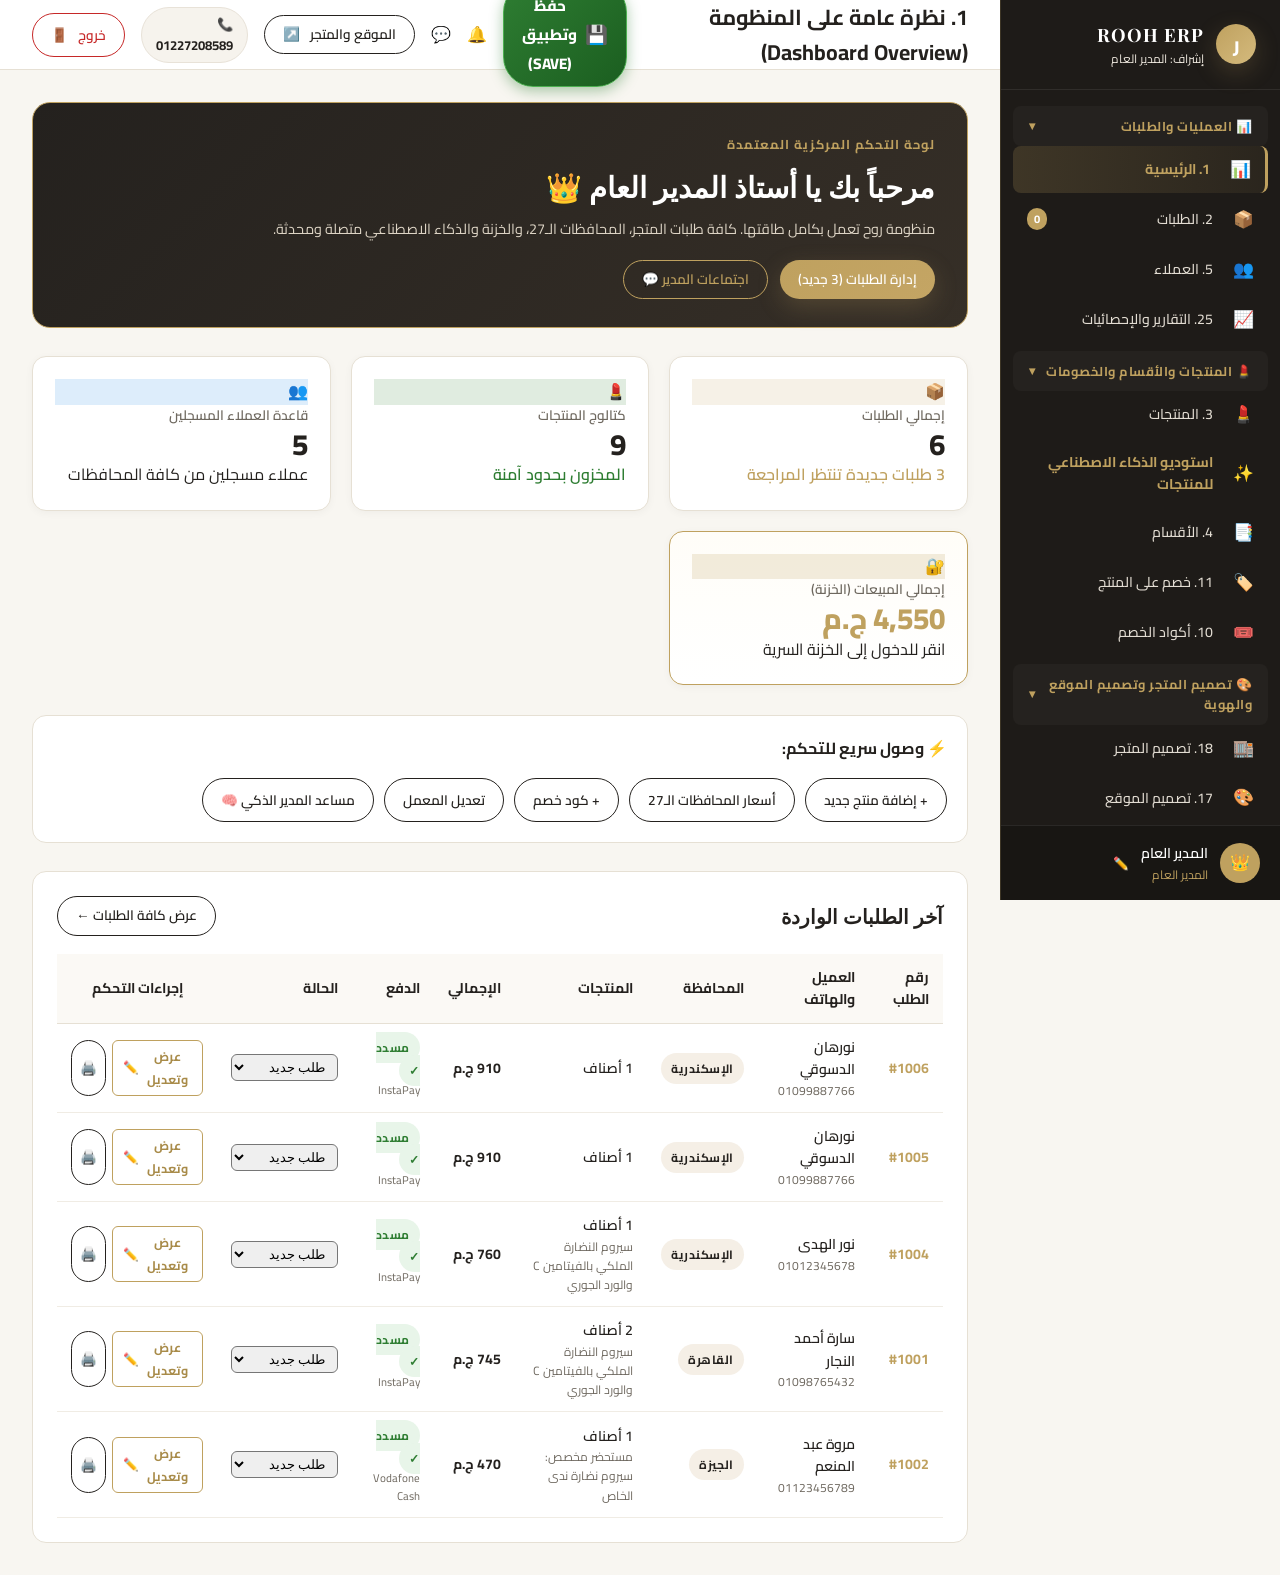
==== commit 323b6910: "Add files via upload" ====
--- a/admin.html
+++ b/admin.html
@@ -3,151 +3,407 @@
 <head>
   <meta charset="UTF-8">
   <meta name="viewport" content="width=device-width, initial-scale=1.0">
-  <title>ROOH | رُوح — نظام إدارة الأعمال ولوحة التحكم التنفيذية</title>
-  
-  <link rel="preconnect" href="https://fonts.googleapis.com">
-  <link rel="preconnect" href="https://fonts.gstatic.com" crossorigin>
-  <link href="https://fonts.googleapis.com/css2?family=Amiri:wght@700&family=Cairo:wght@300;400;500;600;700;800;900&family=Cinzel:wght@600;700&family=Montserrat:wght@400;600;700&display=swap" rel="stylesheet">
-  
-  <link rel="stylesheet" href="css/style.css">
+  <title>لوحة تحكم المدير المركزية | ROOH Enterprise</title>
+  <!-- Stylesheets -->
+  <link rel="stylesheet" href="css/rooh-luxury.css">
   <link rel="stylesheet" href="css/admin.css">
+  <link rel="icon" href="data:image/svg+xml,<svg xmlns='http://www.w3.org/2000/svg' viewBox='0 0 100 100'><text y='.9em' font-size='90'>👑</text></svg>">
 </head>
 <body class="admin-body">
 
-  <!-- Sidebar Navigation -->
-  <aside class="admin-sidebar">
-    <div class="admin-sidebar-header">
-      <div class="admin-brand-tag">
-        <img src="assets/images/logo.svg" alt="ROOH" class="admin-logo-small">
-        <div>
-          <div class="admin-brand-title">رُوح | ROOH</div>
-          <div class="admin-brand-sub">إدارة الأعمال والمستودعات</div>
-        </div>
-      </div>
+  <!-- Mobile Sidebar Overlay -->
+  <div class="sidebar-mobile-overlay" id="sidebarMobileOverlay" onclick="toggleMobileSidebar(false)"></div>
+
+  <!-- Admin Sidebar (25 Core Modules in Collapsible Groups) -->
+  <aside class="admin-sidebar" id="adminSidebar">
+    <div class="admin-sidebar-brand">
+      <div class="brand-logo-mark" style="width:40px; height:40px; font-size:1.2rem; background:linear-gradient(135deg, var(--rooh-gold), #D4BA7D);">ر</div>
+      <div style="flex:1;">
+        <h2 style="font-size:1.15rem; margin:0; font-family:var(--rooh-font-serif); color:#FFF;">ROOH ERP</h2>
+        <span style="font-size:0.75rem; color:var(--rooh-sand);">إشراف: المدير العام</span>
+      </div>
+      <button class="mobile-close-sidebar-btn" onclick="toggleMobileSidebar(false)">&times;</button>
     </div>
 
-    <!-- Navigation Menu Items -->
-    <ul class="admin-nav-menu">
-      <li class="admin-nav-item">
-        <button class="admin-nav-btn active" data-tab="dashboard">
-          <svg viewBox="0 0 24 24" fill="none" stroke="currentColor" stroke-width="2"><rect x="3" y="3" width="7" height="7"></rect><rect x="14" y="3" width="7" height="7"></rect><rect x="14" y="14" width="7" height="7"></rect><rect x="3" y="14" width="7" height="7"></rect></svg>
-          <span>لوحة المؤشرات والتحليلات</span>
-        </button>
-      </li>
-
-      <li class="admin-nav-item">
-        <button class="admin-nav-btn" data-tab="orders">
-          <svg viewBox="0 0 24 24" fill="none" stroke="currentColor" stroke-width="2"><path d="M6 2L3 6v14a2 2 0 0 0 2 2h14a2 2 0 0 0 2-2V6l-3-4z"></path><line x1="3" y1="6" x2="21" y2="6"></line><path d="M16 10a4 4 0 0 1-8 0"></path></svg>
-          <span>إدارة وتجهيز الطلبات</span>
-          <span class="admin-badge-alert" id="adminActiveOrdersBadge">4</span>
-        </button>
-      </li>
-
-      <li class="admin-nav-item">
-        <button class="admin-nav-btn" data-tab="delivery">
-          <svg viewBox="0 0 24 24" fill="none" stroke="currentColor" stroke-width="2"><rect x="1" y="3" width="15" height="13"></rect><polygon points="16 8 20 8 23 11 23 16 16 16 16 8"></polygon><circle cx="5.5" cy="18.5" r="2.5"></circle><circle cx="18.5" cy="18.5" r="2.5"></circle></svg>
-          <span>أسطول شحن رُوح اللوجستي</span>
-        </button>
-      </li>
-
-      <li class="admin-nav-item">
-        <button class="admin-nav-btn" data-tab="inventory">
-          <svg viewBox="0 0 24 24" fill="none" stroke="currentColor" stroke-width="2"><path d="M21 16V8a2 2 0 0 0-1-1.73l-7-4a2 2 0 0 0-2 0l-7 4A2 2 0 0 0 3 8v8a2 2 0 0 0 1 1.73l7 4a2 2 0 0 0 2 0l7-4A2 2 0 0 0 21 16z"></path><polyline points="3.27 6.96 12 12.01 20.73 6.96"></polyline><line x1="12" y1="22.08" x2="12" y2="12"></line></svg>
-          <span>المخزون ومستودعات التوريد</span>
-        </button>
-      </li>
-
-      <li class="admin-nav-item">
-        <button class="admin-nav-btn" data-tab="products">
-          <svg viewBox="0 0 24 24" fill="none" stroke="currentColor" stroke-width="2"><polygon points="12 2 15.09 8.26 22 9.27 17 14.14 18.18 21.02 12 17.77 5.82 21.02 7 14.14 2 9.27 8.91 8.26 12 2"></polygon></svg>
-          <span>كتالوج المنتجات الفاخرة</span>
-        </button>
-      </li>
-
-      <li class="admin-nav-item">
-        <button class="admin-nav-btn" data-tab="reports">
-          <svg viewBox="0 0 24 24" fill="none" stroke="currentColor" stroke-width="2"><line x1="18" y1="20" x2="18" y2="10"></line><line x1="12" y1="20" x2="12" y2="4"></line><line x1="6" y1="20" x2="6" y2="14"></line></svg>
-          <span>التقارير المالية والضرائب (EGP)</span>
-        </button>
-      </li>
-
-      <li class="admin-nav-item">
-        <button class="admin-nav-btn" data-tab="partners">
-          <svg viewBox="0 0 24 24" fill="none" stroke="currentColor" stroke-width="2"><path d="M17 21v-2a4 4 0 0 0-4-4H5a4 4 0 0 0-4 4v2"></path><circle cx="9" cy="7" r="4"></circle><path d="M23 21v-2a4 4 0 0 0-3-3.87"></path><path d="M16 3.13a4 4 0 0 1 0 7.75"></path></svg>
-          <span>الشركاء والموردون الاستراتيجيون</span>
-        </button>
-      </li>
-
-      <li class="admin-nav-item">
-        <button class="admin-nav-btn" data-tab="staff">
-          <svg viewBox="0 0 24 24" fill="none" stroke="currentColor" stroke-width="2"><path d="M12 22s8-4 8-10V5l-8-3-8 3v7c0 6 8 10 8 10z"></path></svg>
-          <span>صلاحيات الموظفين (RBAC)</span>
-        </button>
-      </li>
-    </ul>
-
-    <!-- Sidebar Profile Footer -->
-    <div class="admin-sidebar-footer">
+    <div class="admin-nav-scroll" id="adminNavScroll">
+      <!-- Group 1: Overview & Orders & Reports -->
+      <div class="nav-collapsible-group active" data-group="overview">
+        <div class="nav-group-header" onclick="toggleNavGroup(this)">
+          <span>📊 العمليات والطلبات</span>
+          <span class="group-arrow">▾</span>
+        </div>
+        <ul class="admin-nav-list">
+          <li class="admin-nav-item active" data-section="overview"><a href="#overview"><span class="nav-icon">📊</span> 1. الرئيسية</a></li>
+          <li class="admin-nav-item" data-section="orders"><a href="#orders"><span class="nav-icon">📦</span> 2. الطلبات <span class="nav-badge" id="ordersNavBadge">0</span></a></li>
+          <li class="admin-nav-item" data-section="customers"><a href="#customers"><span class="nav-icon">👥</span> 5. العملاء</a></li>
+          <li class="admin-nav-item" data-section="reports"><a href="#reports"><span class="nav-icon">📈</span> 25. التقارير والإحصائيات</a></li>
+        </ul>
+      </div>
+
+      <!-- Group 2: Products & Categories & Discounts -->
+      <div class="nav-collapsible-group active" data-group="store">
+        <div class="nav-group-header" onclick="toggleNavGroup(this)">
+          <span>💄 المنتجات والأقسام والخصومات</span>
+          <span class="group-arrow">▾</span>
+        </div>
+        <ul class="admin-nav-list">
+          <li class="admin-nav-item" data-section="products"><a href="#products"><span class="nav-icon">💄</span> 3. المنتجات</a></li>
+          <li class="admin-nav-item" data-section="ai_studio"><a href="#ai_studio" style="color:var(--rooh-gold); font-weight:700;"><span class="nav-icon">✨</span> استوديو الذكاء الاصطناعي للمنتجات</a></li>
+          <li class="admin-nav-item" data-section="categories"><a href="#categories"><span class="nav-icon">📑</span> 4. الأقسام</a></li>
+          <li class="admin-nav-item" data-section="product_discounts"><a href="#product_discounts"><span class="nav-icon">🏷️</span> 11. خصم على المنتج</a></li>
+          <li class="admin-nav-item" data-section="coupons"><a href="#coupons"><span class="nav-icon">🎟️</span> 10. أكواد الخصم</a></li>
+        </ul>
+      </div>
+
+      <!-- Group 3: Store & Website Design, Colors & Media -->
+      <div class="nav-collapsible-group active" data-group="design">
+        <div class="nav-group-header" onclick="toggleNavGroup(this)">
+          <span>🎨 تصميم المتجر وتصميم الموقع والهوية</span>
+          <span class="group-arrow">▾</span>
+        </div>
+        <ul class="admin-nav-list">
+          <li class="admin-nav-item" data-section="store_builder"><a href="#store_builder"><span class="nav-icon">🏬</span> 18. تصميم المتجر</a></li>
+          <li class="admin-nav-item" data-section="website_builder"><a href="#website_builder"><span class="nav-icon">🎨</span> 17. تصميم الموقع</a></li>
+          <li class="admin-nav-item" data-section="site_colors"><a href="#site_colors"><span class="nav-icon">🖌️</span> 15. لوحة الألوان وخلفيات الطبيعة</a></li>
+          <li class="admin-nav-item" data-section="media_library"><a href="#media_library"><span class="nav-icon">🖼️</span> 14. مكتبة الصور وتعديل الصور</a></li>
+        </ul>
+      </div>
+
+      <!-- Group 4: Custom Lab (اعمل منتجك بنفسك) -->
+      <div class="nav-collapsible-group active" data-group="lab">
+        <div class="nav-group-header" onclick="toggleNavGroup(this)">
+          <span>🔬 معمل ابتكار المستحضرات</span>
+          <span class="group-arrow">▾</span>
+        </div>
+        <ul class="admin-nav-list">
+          <li class="admin-nav-item" data-section="lab_editor"><a href="#lab_editor"><span class="nav-icon">🧪</span> 19. تعديل المعمل الخاص</a></li>
+        </ul>
+      </div>
+
+      <!-- Group 5: The Vault & Finances & Shipping -->
+      <div class="nav-collapsible-group active" data-group="finance">
+        <div class="nav-group-header" onclick="toggleNavGroup(this)">
+          <span>💰 الخزنة والمالية والشحن</span>
+          <span class="group-arrow">▾</span>
+        </div>
+        <ul class="admin-nav-list">
+          <li class="admin-nav-item master-only-nav" data-section="vault"><a href="#vault" style="color:#FFD700; font-weight:700;"><span class="nav-icon">🔐</span> 6. الخزنة (سري للمدير)</a></li>
+          <li class="admin-nav-item" data-section="payment_methods"><a href="#payment_methods"><span class="nav-icon">💳</span> 7. طرق الدفع</a></li>
+          <li class="admin-nav-item master-only-nav" data-section="payment_integrations"><a href="#payment_integrations"><span class="nav-icon">🔌</span> 8. إعدادات الربط المالي</a></li>
+          <li class="admin-nav-item" data-section="governorates"><a href="#governorates"><span class="nav-icon">🚚</span> 9. أسعار التوصيل والمحافظات</a></li>
+        </ul>
+      </div>
+
+      <!-- Group 6: Team & Meetings & Feedback -->
+      <div class="nav-collapsible-group active" data-group="team">
+        <div class="nav-group-header" onclick="toggleNavGroup(this)">
+          <span>👥 الفريق والاجتماعات والآراء</span>
+          <span class="group-arrow">▾</span>
+        </div>
+        <ul class="admin-nav-list">
+          <li class="admin-nav-item" data-section="meetings"><a href="#meetings"><span class="nav-icon">💬</span> 20. اجتماعات المدير <span class="nav-badge" id="meetingsBadge" style="display:none;">0</span></a></li>
+          <li class="admin-nav-item master-only-nav" data-section="managers_assistants"><a href="#managers_assistants"><span class="nav-icon">🛡️</span> 21. المديرون والمساعدون</a></li>
+          <li class="admin-nav-item" data-section="reviews"><a href="#reviews"><span class="nav-icon">⭐</span> 12. التقييمات</a></li>
+          <li class="admin-nav-item" data-section="notifications"><a href="#notifications"><span class="nav-icon">🔔</span> 13. الإشعارات <span class="nav-badge" id="notifBadge">0</span></a></li>
+        </ul>
+      </div>
+
+      <!-- Group 7: AI & Security & Global Settings -->
+      <div class="nav-collapsible-group active" data-group="security">
+        <div class="nav-group-header" onclick="toggleNavGroup(this)">
+          <span>🤖 الذكاء الاصطناعي والحماية</span>
+          <span class="group-arrow">▾</span>
+        </div>
+        <ul class="admin-nav-list">
+          <li class="admin-nav-item master-only-nav" data-section="admin_ai"><a href="#admin_ai" style="color:var(--rooh-gold);"><span class="nav-icon">🧠</span> 23. مساعد المدير الذكي</a></li>
+          <li class="admin-nav-item" data-section="integration_status" style="background:rgba(0, 230, 118, 0.08); border-radius:8px;"><a href="#integration_status" style="color:#00C853; font-weight:700;"><span class="nav-icon">⚡</span> 25. فحص الجاهزية والربط التشغيلي (Part 31)</a></li>
+          <li class="admin-nav-item master-only-nav" data-section="security_system"><a href="#security_system"><span class="nav-icon">🔒</span> 22. سيستم الحماية</a></li>
+          <li class="admin-nav-item" data-section="settings"><a href="#settings"><span class="nav-icon">⚙️</span> 24. إعدادات الموقع</a></li>
+        </ul>
+      </div>
+    </div>
+
+    <!-- Logged In User Strip (Manager) -->
+    <div class="admin-user-footer" onclick="openProfileModal()" title="انقر لتعديل بياناتك وكلمة المرور">
+      <div class="admin-user-avatar" id="adminUserAvatar">👑</div>
       <div class="admin-user-info">
-        <div class="admin-avatar">ش</div>
-        <div>
-          <div class="admin-name">شريف المنشاوي</div>
-          <div class="admin-role-badge" id="adminCurrentRoleTitle">المدير العام والرئيس التنفيذي</div>
-        </div>
-      </div>
-      <a href="index.html" class="header-icon-btn" style="width: 36px; height: 36px;" title="المتجر الرئيسي">
-        <span>🌐</span>
-      </a>
+        <span class="admin-user-name" id="adminUserName">المدير العام</span>
+        <span class="admin-user-role" id="adminUserRole">المدير العام</span>
+      </div>
+      <span style="font-size:0.8rem; color:var(--rooh-gold);">✏️</span>
     </div>
   </aside>
 
-  <!-- Main Content Wrap -->
-  <main class="admin-main-wrap">
-    <!-- Admin Top Header -->
-    <header class="admin-header">
-      <div class="admin-page-title-group">
-        <h2>نظام إدارة الأعمال المتكامل — دار رُوح للتجميل والعطور</h2>
-        <p>متابعة العمليات اللوجستية، أسطول شحن رُوح، المبيعات بالجنيه المصري، والمستودعات المركزية.</p>
-      </div>
-
-      <div class="admin-header-actions">
-        <!-- Interactive Role Switcher for Pair Programming Demo -->
-        <div style="display: flex; align-items: center; gap: 0.5rem;">
-          <span style="font-size: 0.8rem; color: var(--admin-text-muted);">تبديل صلاحية المستخدم (RBAC):</span>
-          <select id="adminRoleSwitcherSelect" class="role-switcher-select">
-            <option value="admin">المدير العام (Super Admin)</option>
-            <option value="manager">مدير العمليات (Operations Manager)</option>
-            <option value="inventory">مسؤول المستودع (Inventory Supervisor)</option>
-            <option value="support">خدمة العملاء (Customer Concierge)</option>
-            <option value="courier">مندوب شحن رُوح (ROOH Delivery Courier)</option>
-          </select>
-        </div>
-
-        <a href="index.html" class="btn-store-link">
-          <span>🛍️</span>
-          <span>زيارة واجهة المتجر</span>
+  <!-- Main View Area -->
+  <main class="admin-main">
+    <!-- Topbar -->
+    <header class="admin-topbar">
+      <div class="topbar-left-cluster">
+        <!-- Mobile Hamburger Toggle -->
+        <button class="mobile-sidebar-toggle" onclick="toggleMobileSidebar(true)" title="فتح القائمة">
+          ☰
+        </button>
+        <div class="topbar-title">
+          <h1 id="adminViewTitle">الرئيسية (Dashboard Overview)</h1>
+        </div>
+      </div>
+
+      <div class="topbar-actions">
+        <!-- Prominent Global SAVE Button -->
+        <button id="globalSaveBtn" onclick="window.roohAdmin?.triggerGlobalSave()" class="btn-rooh-save-all" title="حفظ جميع التعديلات ونشرها فوراً على الموقع والمتجر والموبايل" style="
+          background: linear-gradient(135deg, #2E7D32 0%, #1B5E20 100%);
+          color: #FFF;
+          font-weight: 800;
+          font-size: 0.95rem;
+          padding: 8px 18px;
+          border-radius: 30px;
+          border: 1px solid #4CAF50;
+          box-shadow: 0 4px 14px rgba(46, 125, 50, 0.4);
+          display: inline-flex;
+          align-items: center;
+          gap: 8px;
+          cursor: pointer;
+          transition: all 0.25s ease;
+        ">
+          <span style="font-size:1.15rem;">💾</span>
+          <span>حفظ وتطبيق (SAVE)</span>
+        </button>
+
+        <!-- Notifications Bell -->
+        <a href="#notifications" class="icon-btn-admin" title="مركز الإشعارات" style="position:relative;">
+          <span>🔔</span>
+          <span class="topbar-notif-pill" id="topbarNotifCount" style="display:none;">0</span>
         </a>
+
+        <!-- Meetings Shortcut -->
+        <a href="#meetings" class="icon-btn-admin" title="غرفة اجتماعات المدير">
+          <span>💬</span>
+        </a>
+
+        <!-- Live Store Link -->
+        <a href="/" target="_blank" class="btn-rooh btn-rooh-outline btn-rooh-sm">
+          <span>الموقع والمتجر</span>
+          <span>↗️</span>
+        </a>
+
+        <!-- Direct Call Owner Badge -->
+        <div class="owner-badge-pill">
+          📞 <strong>01227208589</strong>
+        </div>
+
+        <!-- Logout Button -->
+        <button class="btn-rooh btn-rooh-outline btn-rooh-sm" style="color:var(--rooh-danger); border-color:var(--rooh-danger);" onclick="window.roohDB.logout()" title="تسجيل الخروج">
+          <span>خروج</span>
+          <span>🚪</span>
+        </button>
       </div>
     </header>
 
-    <!-- Dynamic Admin Content Body -->
-    <div class="admin-content-body" id="adminTabContentArea">
-      <!-- Injected via js/admin.js based on active tab -->
-    </div>
+    <!-- Content Workspace -->
+    <section class="admin-content-view" id="adminViewRoot">
+      <!-- Injected Dynamically by js/admin.js -->
+    </section>
   </main>
 
-  <!-- Generic Admin Modal Backdrop for Products / Restock / Couriers -->
-  <div class="modal-backdrop" id="adminGenericModalBackdrop">
-    <div id="adminGenericModalContainer">
-      <!-- Injected dynamically -->
+  <!-- Profile Edit Modal -->
+  <div class="modal-overlay" id="profileEditModal">
+    <div class="modal-content" style="max-width:520px;">
+      <button class="modal-close-btn" onclick="document.getElementById('profileEditModal').classList.remove('open')">&times;</button>
+      <h3 style="font-family:var(--rooh-font-serif); font-size:1.35rem; color:var(--rooh-dark); margin-bottom:18px;">
+        تعديل بيانات حساب المدير العام
+      </h3>
+      <form id="profileEditForm" onsubmit="handleProfileUpdateSubmit(event)" style="display:flex; flex-direction:column; gap:14px;">
+        <div>
+          <label style="font-size:0.85rem; font-weight:600; display:block; margin-bottom:4px;">الاسم الظاهر:</label>
+          <input type="text" id="profNameInput" class="form-input" required />
+        </div>
+        <div>
+          <label style="font-size:0.85rem; font-weight:600; display:block; margin-bottom:4px;">رقم الهاتف / واتساب:</label>
+          <input type="text" id="profPhoneInput" class="form-input" required />
+        </div>
+        <div>
+          <label style="font-size:0.85rem; font-weight:600; display:block; margin-bottom:4px;">صورة البروفايل أو الشعار (رفع ملف من الكمبيوتر أو Emoji):</label>
+          <div style="display:flex; align-items:center; gap:12px; margin-bottom:8px;">
+            <label for="profAvatarFileInput" style="
+              display:inline-flex; align-items:center; gap:8px; cursor:pointer;
+              background:var(--rooh-gold); color:#FFF; padding:8px 16px;
+              border-radius:8px; font-size:0.88rem; font-weight:600;
+            ">
+              📁 اختر صورة من جهازك
+            </label>
+            <input type="file" id="profAvatarFileInput" accept="image/*" style="display:none;" onchange="handleProfileAvatarFile(this)" />
+            <div id="profAvatarPreviewWrap" style="width:44px; height:44px; border-radius:50%; background:#FAF6EE; border:1px solid var(--rooh-gold); display:flex; align-items:center; justify-content:center; overflow:hidden; font-size:1.4rem;">
+              <span id="profAvatarEmoji">👑</span>
+              <img id="profAvatarImg" src="" style="display:none; width:100%; height:100%; object-fit:cover;" />
+            </div>
+          </div>
+          <input type="text" id="profAvatarInput" class="form-input" placeholder="👑 أو سيتم وضع الصورة المرفوعة تلقائياً" />
+        </div>
+        <div>
+          <label style="font-size:0.85rem; font-weight:600; display:block; margin-bottom:4px;">تغيير كلمة المرور (اتركه فارغاً للإبقاء على الحالية):</label>
+          <input type="password" id="profNewPassInput" class="form-input" placeholder="كلمة مرور جديدة (6 خانات على الأقل)" autocomplete="new-password" />
+        </div>
+        <button type="submit" class="btn-rooh btn-rooh-primary" style="margin-top:8px; padding:12px;">
+          <span>حفظ التعديلات في الحساب</span>
+          <span>💾</span>
+        </button>
+      </form>
     </div>
   </div>
 
   <!-- Scripts -->
-  <script src="js/state.js"></script>
-  <script src="js/delivery.js"></script>
-  <script src="js/payment.js"></script>
+  <script src="data/seed.js"></script>
+  <script src="js/db.js"></script>
+  <script src="js/invoice.js"></script>
+  <script src="js/accounting.js"></script>
+  <script src="js/builder.js"></script>
   <script src="js/admin.js"></script>
+  <script>
+    // ============================================================
+    // Session Authentication Guard & UI Hydration
+    // FIX: Moved to DOMContentLoaded so db.js is fully parsed
+    // before the check runs — fixes mobile browsers that execute
+    // inline scripts before deferred/async scripts finish parsing.
+    // ============================================================
+    function _roohInitAdminGuard() {
+      if (!window.roohDB && typeof RoohDatabase !== 'undefined') {
+        window.roohDB = new RoohDatabase();
+      }
+      let user = window.roohDB?.getCurrentUser();
+      if (!user) {
+        try {
+          const raw = localStorage.getItem('rooh_auth_user');
+          if (raw) user = JSON.parse(raw);
+        } catch (e) {}
+      }
+      if (!user) {
+        // Direct Immediate Entry: Automatically authenticate as المدير العام
+        user = {
+          id: 'USR-001',
+          name: 'المدير العام',
+          username: 'admin',
+          role: 'Owner',
+          role_ar: 'المدير العام',
+          avatar: '👑',
+          phone: '01227208589',
+          is_master: true,
+          permissions: ['all']
+        };
+        try {
+          localStorage.setItem('rooh_auth_user', JSON.stringify(user));
+          localStorage.setItem('rooh_auth_token', 'rooh_master_auth_' + Date.now());
+        } catch (e) {}
+      }
+      const nameEl = document.getElementById('adminUserName');
+      const roleEl = document.getElementById('adminUserRole');
+      const avatarEl = document.getElementById('adminUserAvatar');
+      if (nameEl) nameEl.textContent = user.name || 'المدير العام';
+      if (roleEl) roleEl.textContent = user.role_ar || (user.is_master ? 'المدير العام' : 'مساعد');
+      if (avatarEl) {
+        if (user.avatar && (user.avatar.startsWith('data:image') || user.avatar.startsWith('http'))) {
+          avatarEl.innerHTML = `<img src="${user.avatar}" alt="${user.name}" style="width:100%; height:100%; object-fit:cover; border-radius:50%;" />`;
+        } else {
+          avatarEl.textContent = user.avatar || (user.is_master ? '👑' : '👤');
+        }
+      }
+
+      // Hide restricted items if not master
+      if (!user.is_master) {
+        document.querySelectorAll('.master-only-nav').forEach(el => el.style.display = 'none');
+      }
+    }
+
+    // Try immediately (desktop/fast browsers), then also on DOMContentLoaded
+    // as a safety net for mobile browsers that may not have parsed db.js yet
+    if (document.readyState === 'loading') {
+      document.addEventListener('DOMContentLoaded', _roohInitAdminGuard);
+    } else {
+      _roohInitAdminGuard();
+    }
+
+    function toggleMobileSidebar(open) {
+      const sb = document.getElementById('adminSidebar');
+      const ov = document.getElementById('sidebarMobileOverlay');
+      if (open) {
+        sb.classList.add('mobile-open');
+        ov.classList.add('mobile-open');
+      } else {
+        sb.classList.remove('mobile-open');
+        ov.classList.remove('mobile-open');
+      }
+    }
+
+    function toggleNavGroup(headerEl) {
+      const group = headerEl.parentElement;
+      group.classList.toggle('active');
+    }
+
+    function openProfileModal() {
+      const user = window.roohDB?.getCurrentUser() || {};
+      document.getElementById('profNameInput').value = user.name || 'المدير العام';
+      document.getElementById('profPhoneInput').value = user.phone || '01227208589';
+      document.getElementById('profAvatarInput').value = user.avatar || '👑';
+      document.getElementById('profNewPassInput').value = '';
+
+      const imgEl = document.getElementById('profAvatarImg');
+      const emojiEl = document.getElementById('profAvatarEmoji');
+      if (user.avatar && (user.avatar.startsWith('data:image') || user.avatar.startsWith('http'))) {
+        imgEl.src = user.avatar;
+        imgEl.style.display = 'block';
+        emojiEl.style.display = 'none';
+      } else {
+        imgEl.style.display = 'none';
+        emojiEl.style.display = 'inline';
+        emojiEl.textContent = user.avatar || '👑';
+      }
+
+      document.getElementById('profileEditModal').classList.add('open');
+    }
+
+    function handleProfileAvatarFile(input) {
+      if (input.files && input.files[0]) {
+        const file = input.files[0];
+        const reader = new FileReader();
+        reader.onload = function(e) {
+          const dataUrl = e.target.result;
+          document.getElementById('profAvatarInput').value = dataUrl;
+          const imgEl = document.getElementById('profAvatarImg');
+          const emojiEl = document.getElementById('profAvatarEmoji');
+          imgEl.src = dataUrl;
+          imgEl.style.display = 'block';
+          emojiEl.style.display = 'none';
+        };
+        reader.readAsDataURL(file);
+      }
+    }
+
+    async function handleProfileUpdateSubmit(e) {
+      e.preventDefault();
+      const name = document.getElementById('profNameInput').value.trim();
+      const phone = document.getElementById('profPhoneInput').value.trim();
+      const avatar = document.getElementById('profAvatarInput').value.trim();
+      const pass = document.getElementById('profNewPassInput').value.trim();
+
+      const payload = { name, phone, avatar };
+      if (pass) payload.password = pass;
+
+      try {
+        await window.roohDB.updateAdminProfile(payload);
+        document.getElementById('profileEditModal').classList.remove('open');
+        window.RoohUtil.showToast('تم تحديث بيانات حسابك بنجاح ✓', 'success');
+        document.getElementById('adminUserName').textContent = name;
+        const avatarEl = document.getElementById('adminUserAvatar');
+        if (avatarEl) {
+          if (avatar && (avatar.startsWith('data:image') || avatar.startsWith('http'))) {
+            avatarEl.innerHTML = `<img src="${avatar}" alt="${name}" style="width:100%; height:100%; object-fit:cover; border-radius:50%;" />`;
+          } else {
+            avatarEl.textContent = avatar || '👑';
+          }
+        }
+      } catch (err) {
+        alert(err.message || 'فشل تحديث البيانات');
+      }
+    }
+  </script>
 </body>
 </html>
-
--- a/css/rooh-luxury.css
+++ b/css/rooh-luxury.css
@@ -0,0 +1,1662 @@
+/* ROOH Luxury Cosmetics Design System */
+@import url('https://fonts.googleapis.com/css2?family=Cairo:wght@300;400;500;600;700;800&family=Playfair+Display:ital,wght@0,400;0,600;0,700;1,400&family=Tajawal:wght@300;400;500;700&display=swap');
+
+:root {
+  --rooh-cream: #FBF9F5;
+  --rooh-ivory: #FAF7F2;
+  --rooh-sand: #EFE9DF;
+  --rooh-sand-light: #F6F3ED;
+  --rooh-sand-dark: #DDD4C5;
+  --rooh-white: #FFFFFF;
+  --rooh-gold: #BFA15F;
+  --rooh-gold-hover: #A88B49;
+  --rooh-gold-light: #F4EEDF;
+  --rooh-gold-glow: rgba(191, 161, 95, 0.25);
+  --rooh-dark: #24211E;
+  --rooh-dark-soft: #38342F;
+  --rooh-muted: #6E685F;
+  --rooh-border: #E8E2D8;
+  --rooh-rose: #C98D83;
+  --rooh-sage: #7E927A;
+  --rooh-success: #2E7D32;
+  --rooh-danger: #C62828;
+  --rooh-warning: #E65100;
+  --rooh-info: #0277BD;
+  --rooh-shadow-sm: 0 2px 8px rgba(36, 33, 30, 0.04);
+  --rooh-shadow-md: 0 6px 20px rgba(36, 33, 30, 0.08);
+  --rooh-shadow-lg: 0 16px 40px rgba(36, 33, 30, 0.12);
+  --rooh-shadow-gold: 0 8px 24px rgba(191, 161, 95, 0.22);
+  --rooh-radius-sm: 8px;
+  --rooh-radius-md: 14px;
+  --rooh-radius-lg: 20px;
+  --rooh-radius-full: 9999px;
+  --rooh-transition: all 0.3s cubic-bezier(0.25, 0.8, 0.25, 1);
+  --rooh-font-ar: 'Cairo', 'Tajawal', sans-serif;
+  --rooh-font-serif: 'Playfair Display', Georgia, serif;
+}
+
+* {
+  box-sizing: border-box;
+  margin: 0;
+  padding: 0;
+}
+
+html {
+  scroll-behavior: smooth;
+  font-size: 16px;
+}
+
+body {
+  font-family: var(--rooh-font-ar);
+  background-color: var(--rooh-cream);
+  color: var(--rooh-dark);
+  line-height: 1.6;
+  direction: rtl;
+  text-align: right;
+  overflow-x: hidden;
+  -webkit-font-smoothing: antialiased;
+  position: relative;
+}
+
+/* Botanical & Nature Overlays */
+.site-nature-overlay {
+  position: fixed;
+  top: 0;
+  left: 0;
+  right: 0;
+  bottom: 0;
+  pointer-events: none;
+  z-index: -1;
+  opacity: 0.12;
+  transition: opacity 0.3s ease;
+}
+
+.site-nature-overlay.motif-leaves {
+  background-image: url("data:image/svg+xml,%3Csvg xmlns='http://www.w3.org/2000/svg' width='90' height='90' viewBox='0 0 90 90'%3E%3Cpath fill='%23BFA15F' d='M45 15 C35 30 38 48 45 60 C52 48 55 30 45 15 Z M20 45 C10 55 14 70 20 78 C26 70 30 55 20 45 Z M70 45 C60 55 64 70 70 78 C76 70 80 55 70 45 Z' opacity='0.75'/%3E%3Cpath stroke='%23BFA15F' stroke-width='1.5' fill='none' d='M45 15 L45 65 M20 45 L20 80 M70 45 L70 80' opacity='0.55'/%3E%3C/svg%3E");
+  background-repeat: repeat;
+}
+
+.site-nature-overlay.motif-petals {
+  background-image: url("data:image/svg+xml,%3Csvg xmlns='http://www.w3.org/2000/svg' width='100' height='100' viewBox='0 0 100 100'%3E%3Cpath fill='%23C98D83' d='M50 20 C40 30 35 45 50 60 C65 45 60 30 50 20 Z' opacity='0.6' transform='rotate(25 50 50)'/%3E%3Cpath fill='%23BFA15F' d='M20 70 C15 75 12 85 20 90 C28 85 25 75 20 70 Z' opacity='0.5' transform='rotate(-15 20 80)'/%3E%3Cpath fill='%23C98D83' d='M80 65 C75 70 72 80 80 85 C88 80 85 70 80 65 Z' opacity='0.5' transform='rotate(30 80 75)'/%3E%3C/svg%3E");
+  background-repeat: repeat;
+}
+
+.site-nature-overlay.motif-waves {
+  background-image: url("data:image/svg+xml,%3Csvg xmlns='http://www.w3.org/2000/svg' width='120' height='60' viewBox='0 0 120 60'%3E%3Cpath d='M0 30 Q30 10 60 30 T120 30' fill='none' stroke='%23BFA15F' stroke-width='1.5' opacity='0.6'/%3E%3Cpath d='M0 45 Q30 25 60 45 T120 45' fill='none' stroke='%23BFA15F' stroke-width='1' opacity='0.4'/%3E%3C/svg%3E");
+  background-repeat: repeat;
+}
+
+.site-nature-overlay.motif-marble {
+  background-image: url("data:image/svg+xml,%3Csvg xmlns='http://www.w3.org/2000/svg' width='200' height='200' viewBox='0 0 200 200'%3E%3Cpath d='M10 10 Q60 90 120 70 T190 190 M180 10 Q140 80 70 130 T10 190' fill='none' stroke='%23BFA15F' stroke-width='1.2' opacity='0.4'/%3E%3C/svg%3E");
+  background-repeat: repeat;
+}
+
+body.ltr {
+  direction: ltr;
+  text-align: left;
+}
+
+a {
+  color: inherit;
+  text-decoration: none;
+  transition: var(--rooh-transition);
+}
+
+button {
+  font-family: inherit;
+  cursor: pointer;
+  border: none;
+  background: none;
+  transition: var(--rooh-transition);
+}
+
+img {
+  max-width: 100%;
+  height: auto;
+  display: block;
+}
+
+/* Typography Utility */
+.font-serif {
+  font-family: var(--rooh-font-serif);
+}
+
+.text-gold {
+  color: var(--rooh-gold) !important;
+}
+
+.text-muted {
+  color: var(--rooh-muted) !important;
+}
+
+.text-center {
+  text-align: center;
+}
+
+/* Layout Containers */
+.container {
+  width: 100%;
+  max-width: 1320px;
+  margin: 0 auto;
+  padding: 0 24px;
+}
+
+.container-narrow {
+  max-width: 1000px;
+  margin: 0 auto;
+  padding: 0 20px;
+}
+
+/* Top Announcement Bar */
+.top-announcement {
+  background: var(--rooh-dark);
+  color: var(--rooh-ivory);
+  font-size: 0.85rem;
+  padding: 8px 16px;
+  text-align: center;
+  position: relative;
+  z-index: 101;
+  letter-spacing: 0.5px;
+}
+
+.top-announcement span.highlight {
+  color: var(--rooh-gold);
+  font-weight: 600;
+  margin: 0 4px;
+}
+
+/* Header & Navigation */
+.header-main {
+  background: rgba(251, 249, 245, 0.94);
+  backdrop-filter: blur(12px);
+  -webkit-backdrop-filter: blur(12px);
+  border-bottom: 1px solid var(--rooh-border);
+  position: sticky;
+  top: 0;
+  z-index: 100;
+  transition: var(--rooh-transition);
+}
+
+.header-inner {
+  display: flex;
+  align-items: center;
+  justify-content: space-between;
+  height: 84px;
+  gap: 20px;
+}
+
+.brand-logo {
+  display: flex;
+  align-items: center;
+  gap: 12px;
+}
+
+.brand-logo-mark {
+  width: 44px;
+  height: 44px;
+  border-radius: 50%;
+  background: linear-gradient(135deg, var(--rooh-gold) 0%, #D4BA7D 50%, var(--rooh-gold-hover) 100%);
+  display: flex;
+  align-items: center;
+  justify-content: center;
+  color: var(--rooh-white);
+  font-weight: 800;
+  font-size: 1.4rem;
+  box-shadow: var(--rooh-shadow-gold);
+}
+
+.brand-logo-text {
+  display: flex;
+  flex-direction: column;
+}
+
+.brand-name {
+  font-family: var(--rooh-font-serif);
+  font-size: 1.8rem;
+  font-weight: 700;
+  letter-spacing: 1.5px;
+  color: var(--rooh-dark);
+  line-height: 1.1;
+}
+
+.brand-subtext {
+  font-size: 0.72rem;
+  color: var(--rooh-muted);
+  letter-spacing: 1px;
+  text-transform: uppercase;
+}
+
+.nav-links {
+  display: flex;
+  align-items: center;
+  gap: 28px;
+  list-style: none;
+}
+
+.nav-item a {
+  font-size: 0.95rem;
+  font-weight: 500;
+  color: var(--rooh-dark-soft);
+  position: relative;
+  padding: 6px 0;
+}
+
+.nav-item a:hover,
+.nav-item.active a {
+  color: var(--rooh-gold);
+}
+
+.nav-item a::after {
+  content: '';
+  position: absolute;
+  bottom: 0;
+  left: 0;
+  right: 0;
+  height: 2px;
+  background: var(--rooh-gold);
+  transform: scaleX(0);
+  transition: transform 0.25s ease;
+}
+
+.nav-item a:hover::after,
+.nav-item.active a::after {
+  transform: scaleX(1);
+}
+
+.header-actions {
+  display: flex;
+  align-items: center;
+  gap: 14px;
+}
+
+.icon-btn {
+  width: 42px;
+  height: 42px;
+  border-radius: 50%;
+  display: flex;
+  align-items: center;
+  justify-content: center;
+  border: 1px solid var(--rooh-border);
+  background: var(--rooh-white);
+  color: var(--rooh-dark);
+  position: relative;
+}
+
+.icon-btn:hover {
+  border-color: var(--rooh-gold);
+  color: var(--rooh-gold);
+  transform: translateY(-2px);
+  box-shadow: var(--rooh-shadow-sm);
+}
+
+.badge-counter {
+  position: absolute;
+  top: -4px;
+  right: -4px;
+  background: var(--rooh-gold);
+  color: var(--rooh-white);
+  font-size: 0.7rem;
+  font-weight: 700;
+  min-width: 20px;
+  height: 20px;
+  border-radius: 10px;
+  display: flex;
+  align-items: center;
+  justify-content: center;
+  padding: 0 4px;
+  border: 2px solid var(--rooh-white);
+}
+
+/* Luxury Buttons */
+.btn-rooh {
+  display: inline-flex;
+  align-items: center;
+  justify-content: center;
+  gap: 10px;
+  padding: 12px 28px;
+  border-radius: var(--rooh-radius-full);
+  font-size: 0.95rem;
+  font-weight: 600;
+  transition: var(--rooh-transition);
+  text-align: center;
+  white-space: nowrap;
+}
+
+.btn-rooh-primary {
+  background: linear-gradient(135deg, var(--rooh-gold) 0%, #C4A564 100%);
+  color: var(--rooh-white);
+  box-shadow: var(--rooh-shadow-gold);
+}
+
+.btn-rooh-primary:hover {
+  background: linear-gradient(135deg, var(--rooh-gold-hover) 0%, #A88B49 100%);
+  transform: translateY(-2px);
+  box-shadow: 0 10px 25px rgba(191, 161, 95, 0.35);
+  color: var(--rooh-white);
+}
+
+.btn-rooh-outline {
+  background: transparent;
+  color: var(--rooh-dark);
+  border: 1.5px solid var(--rooh-dark);
+}
+
+.btn-rooh-outline:hover {
+  background: var(--rooh-dark);
+  color: var(--rooh-white);
+  transform: translateY(-2px);
+}
+
+.btn-rooh-gold-outline {
+  background: transparent;
+  color: var(--rooh-gold);
+  border: 1.5px solid var(--rooh-gold);
+}
+
+.btn-rooh-gold-outline:hover {
+  background: var(--rooh-gold);
+  color: var(--rooh-white);
+}
+
+.btn-rooh-sm {
+  padding: 8px 18px;
+  font-size: 0.85rem;
+}
+
+.btn-rooh-lg {
+  padding: 16px 36px;
+  font-size: 1.05rem;
+}
+
+/* Secondary Store Category Bar */
+.store-subnav {
+  background: var(--rooh-sand-light);
+  border-bottom: 1px solid var(--rooh-border);
+  padding: 10px 0;
+  overflow-x: auto;
+  white-space: nowrap;
+  scrollbar-width: none;
+}
+
+.store-subnav::-webkit-scrollbar {
+  display: none;
+}
+
+.subnav-items {
+  display: flex;
+  align-items: center;
+  gap: 16px;
+  list-style: none;
+}
+
+.subnav-link {
+  font-size: 0.9rem;
+  font-weight: 500;
+  padding: 6px 16px;
+  border-radius: var(--rooh-radius-full);
+  background: var(--rooh-white);
+  border: 1px solid var(--rooh-border);
+  color: var(--rooh-dark-soft);
+  display: inline-flex;
+  align-items: center;
+  gap: 6px;
+  transition: var(--rooh-transition);
+}
+
+.subnav-link:hover,
+.subnav-link.active {
+  background: var(--rooh-gold);
+  border-color: var(--rooh-gold);
+  color: var(--rooh-white);
+}
+
+.subnav-link.special-lab {
+  background: linear-gradient(135deg, #24211E 0%, #3D3730 100%);
+  color: var(--rooh-gold);
+  border-color: var(--rooh-gold);
+  font-weight: 700;
+}
+
+.subnav-link.special-lab:hover {
+  background: var(--rooh-gold);
+  color: var(--rooh-white);
+}
+
+/* Hero Section */
+.hero-section {
+  position: relative;
+  padding: 90px 0 110px;
+  background: radial-gradient(circle at 15% 20%, #FAF6EE 0%, #F5EFE6 45%, #EBE2D3 100%);
+  overflow: hidden;
+  border-bottom: 1px solid var(--rooh-border);
+}
+
+.hero-grid {
+  display: grid;
+  grid-template-columns: 1.1fr 0.9fr;
+  align-items: center;
+  gap: 60px;
+}
+
+.hero-tag {
+  display: inline-flex;
+  align-items: center;
+  gap: 8px;
+  padding: 6px 16px;
+  background: var(--rooh-gold-light);
+  border: 1px solid var(--rooh-gold);
+  border-radius: var(--rooh-radius-full);
+  color: var(--rooh-gold-hover);
+  font-size: 0.85rem;
+  font-weight: 600;
+  margin-bottom: 20px;
+}
+
+.hero-title {
+  font-family: var(--rooh-font-serif);
+  font-size: 3.4rem;
+  line-height: 1.2;
+  color: var(--rooh-dark);
+  margin-bottom: 24px;
+  font-weight: 700;
+}
+
+.hero-title span.accent {
+  color: var(--rooh-gold);
+  position: relative;
+}
+
+.hero-desc {
+  font-size: 1.15rem;
+  color: var(--rooh-muted);
+  margin-bottom: 36px;
+  max-width: 580px;
+  line-height: 1.8;
+}
+
+.hero-cta {
+  display: flex;
+  align-items: center;
+  gap: 16px;
+  flex-wrap: wrap;
+}
+
+.hero-visual {
+  position: relative;
+  display: flex;
+  justify-content: center;
+  align-items: center;
+}
+
+.hero-card-display {
+  position: relative;
+  width: 100%;
+  max-width: 480px;
+  height: 520px;
+  border-radius: 28px;
+  background: linear-gradient(145deg, #FFFFFF 0%, #F8F4EC 100%);
+  border: 1px solid rgba(191, 161, 95, 0.3);
+  box-shadow: 0 25px 60px rgba(36, 33, 30, 0.14);
+  padding: 24px;
+  display: flex;
+  flex-direction: column;
+  justify-content: space-between;
+  overflow: hidden;
+}
+
+.hero-card-display::before {
+  content: '';
+  position: absolute;
+  top: -60px;
+  left: -60px;
+  width: 200px;
+  height: 200px;
+  border-radius: 50%;
+  background: radial-gradient(circle, rgba(191,161,95,0.18) 0%, transparent 70%);
+}
+
+.hero-badge-float {
+  position: absolute;
+  background: rgba(255, 255, 255, 0.95);
+  backdrop-filter: blur(10px);
+  border: 1px solid var(--rooh-border);
+  padding: 12px 20px;
+  border-radius: var(--rooh-radius-md);
+  box-shadow: var(--rooh-shadow-md);
+  display: flex;
+  align-items: center;
+  gap: 12px;
+  z-index: 2;
+  animation: float 4s ease-in-out infinite;
+}
+
+.hero-badge-float.top-badge {
+  top: 30px;
+  left: -20px;
+}
+
+.hero-badge-float.bottom-badge {
+  bottom: 40px;
+  right: -20px;
+  animation-delay: 2s;
+}
+
+@keyframes float {
+  0%, 100% { transform: translateY(0px); }
+  50% { transform: translateY(-10px); }
+}
+
+/* Feature Pillars / Trust Badges */
+.trust-strip {
+  background: var(--rooh-white);
+  border-bottom: 1px solid var(--rooh-border);
+  padding: 30px 0;
+}
+
+.trust-grid {
+  display: grid;
+  grid-template-columns: repeat(4, 1fr);
+  gap: 24px;
+}
+
+.trust-item {
+  display: flex;
+  align-items: center;
+  gap: 16px;
+}
+
+.trust-icon-box {
+  width: 52px;
+  height: 52px;
+  border-radius: var(--rooh-radius-md);
+  background: var(--rooh-sand-light);
+  color: var(--rooh-gold);
+  display: flex;
+  align-items: center;
+  justify-content: center;
+  font-size: 1.5rem;
+  flex-shrink: 0;
+  border: 1px solid var(--rooh-border);
+}
+
+.trust-title {
+  font-weight: 700;
+  font-size: 0.95rem;
+  color: var(--rooh-dark);
+}
+
+.trust-sub {
+  font-size: 0.8rem;
+  color: var(--rooh-muted);
+}
+
+/* Section Common Styling */
+.section-padding {
+  padding: 80px 0;
+}
+
+.section-head {
+  text-align: center;
+  max-width: 680px;
+  margin: 0 auto 50px;
+}
+
+.section-subtitle {
+  color: var(--rooh-gold);
+  font-weight: 600;
+  font-size: 0.9rem;
+  text-transform: uppercase;
+  letter-spacing: 1.5px;
+  margin-bottom: 10px;
+  display: block;
+}
+
+.section-title {
+  font-family: var(--rooh-font-serif);
+  font-size: 2.4rem;
+  font-weight: 700;
+  color: var(--rooh-dark);
+  line-height: 1.3;
+}
+
+.section-desc {
+  color: var(--rooh-muted);
+  font-size: 1rem;
+  margin-top: 14px;
+}
+
+/* Product Cards Grid */
+.products-grid {
+  display: grid;
+  grid-template-columns: repeat(auto-fill, minmax(280px, 1fr));
+  gap: 28px;
+}
+
+.product-card {
+  background: var(--rooh-white);
+  border-radius: var(--rooh-radius-lg);
+  border: 1px solid var(--rooh-border);
+  overflow: hidden;
+  transition: var(--rooh-transition);
+  display: flex;
+  flex-direction: column;
+  position: relative;
+}
+
+.product-card:hover {
+  transform: translateY(-6px);
+  box-shadow: var(--rooh-shadow-lg);
+  border-color: rgba(191, 161, 95, 0.4);
+}
+
+.product-thumb-wrap {
+  position: relative;
+  width: 100%;
+  padding-top: 100%;
+  background: var(--rooh-ivory);
+  overflow: hidden;
+}
+
+.product-thumb-wrap img {
+  position: absolute;
+  top: 0;
+  left: 0;
+  width: 100%;
+  height: 100%;
+  object-fit: cover;
+  transition: transform 0.5s ease;
+}
+
+.product-card:hover .product-thumb-wrap img {
+  transform: scale(1.06);
+}
+
+.product-badges {
+  position: absolute;
+  top: 14px;
+  right: 14px;
+  display: flex;
+  flex-direction: column;
+  gap: 6px;
+  z-index: 2;
+}
+
+.badge-tag {
+  font-size: 0.72rem;
+  font-weight: 700;
+  padding: 4px 10px;
+  border-radius: var(--rooh-radius-full);
+  text-transform: uppercase;
+  letter-spacing: 0.5px;
+}
+
+.badge-tag.tag-new {
+  background: var(--rooh-gold);
+  color: var(--rooh-white);
+}
+
+.badge-tag.tag-bestseller {
+  background: var(--rooh-dark);
+  color: var(--rooh-white);
+}
+
+.badge-tag.tag-discount {
+  background: var(--rooh-rose);
+  color: var(--rooh-white);
+}
+
+.product-quick-actions {
+  position: absolute;
+  bottom: 14px;
+  left: 0;
+  right: 0;
+  display: flex;
+  justify-content: center;
+  gap: 8px;
+  transform: translateY(20px);
+  opacity: 0;
+  transition: var(--rooh-transition);
+  z-index: 3;
+}
+
+.product-card:hover .product-quick-actions {
+  transform: translateY(0);
+  opacity: 1;
+}
+
+.product-content {
+  padding: 20px;
+  display: flex;
+  flex-direction: column;
+  flex-grow: 1;
+}
+
+.product-category {
+  font-size: 0.78rem;
+  color: var(--rooh-muted);
+  text-transform: uppercase;
+  letter-spacing: 0.8px;
+  margin-bottom: 6px;
+}
+
+.product-name {
+  font-size: 1.1rem;
+  font-weight: 700;
+  color: var(--rooh-dark);
+  margin-bottom: 8px;
+  line-height: 1.4;
+  display: -webkit-box;
+  -webkit-line-clamp: 2;
+  -webkit-box-orient: vertical;
+  overflow: hidden;
+}
+
+.product-rating {
+  display: flex;
+  align-items: center;
+  gap: 6px;
+  font-size: 0.85rem;
+  color: var(--rooh-gold);
+  margin-bottom: 12px;
+}
+
+.product-rating span.review-count {
+  color: var(--rooh-muted);
+  font-size: 0.78rem;
+}
+
+.product-price-row {
+  display: flex;
+  align-items: baseline;
+  justify-content: space-between;
+  margin-top: auto;
+  padding-top: 14px;
+  border-top: 1px solid var(--rooh-sand);
+}
+
+.price-box {
+  display: flex;
+  align-items: baseline;
+  gap: 8px;
+}
+
+.price-current {
+  font-size: 1.25rem;
+  font-weight: 700;
+  color: var(--rooh-dark);
+}
+
+.price-old {
+  font-size: 0.9rem;
+  color: var(--rooh-muted);
+  text-decoration: line-through;
+}
+
+.currency-sym {
+  font-size: 0.85rem;
+  font-weight: normal;
+  color: var(--rooh-muted);
+  margin-right: 2px;
+}
+
+/* Customizer Lab Interactive Section */
+.customizer-lab-section {
+  background: linear-gradient(135deg, #1F1C19 0%, #2B2621 100%);
+  color: var(--rooh-white);
+  padding: 90px 0;
+  position: relative;
+  overflow: hidden;
+}
+
+.customizer-lab-section::after {
+  content: '';
+  position: absolute;
+  top: 0;
+  right: 0;
+  width: 500px;
+  height: 500px;
+  background: radial-gradient(circle, rgba(191,161,95,0.15) 0%, transparent 70%);
+  pointer-events: none;
+}
+
+.lab-grid {
+  display: grid;
+  grid-template-columns: 1fr 1.1fr;
+  gap: 50px;
+  align-items: start;
+}
+
+.lab-preview-card {
+  position: sticky;
+  top: 110px;
+  background: rgba(255, 255, 255, 0.05);
+  backdrop-filter: blur(20px);
+  border: 1px solid rgba(191, 161, 95, 0.35);
+  border-radius: var(--rooh-radius-lg);
+  padding: 36px;
+  text-align: center;
+  box-shadow: 0 20px 50px rgba(0, 0, 0, 0.4);
+}
+
+.lab-bottle-render {
+  width: 240px;
+  height: 320px;
+  margin: 0 auto 24px;
+  background: radial-gradient(circle at 40% 35%, #F4EEDF 0%, #CDB07B 60%, #876C3B 100%);
+  border-radius: 40px 40px 18px 18px;
+  position: relative;
+  box-shadow: 0 15px 35px rgba(0, 0, 0, 0.6), inset 0 2px 10px rgba(255, 255, 255, 0.6);
+  display: flex;
+  flex-direction: column;
+  justify-content: center;
+  align-items: center;
+  padding: 20px;
+  transition: all 0.5s ease;
+}
+
+.lab-bottle-cap {
+  position: absolute;
+  top: -30px;
+  width: 70px;
+  height: 34px;
+  background: linear-gradient(135deg, #FAF7F2 0%, #D8C7A5 100%);
+  border-radius: 8px 8px 0 0;
+  border-bottom: 2px solid #9C7F3B;
+  box-shadow: 0 -4px 10px rgba(0,0,0,0.2);
+}
+
+.lab-bottle-label {
+  background: rgba(255, 255, 255, 0.94);
+  color: var(--rooh-dark);
+  padding: 16px 12px;
+  border-radius: 8px;
+  width: 85%;
+  border: 1px solid var(--rooh-gold);
+  box-shadow: 0 4px 12px rgba(0,0,0,0.15);
+  text-align: center;
+}
+
+.lab-bottle-label h4 {
+  font-family: var(--rooh-font-serif);
+  font-size: 1.1rem;
+  color: var(--rooh-gold-hover);
+  margin-bottom: 4px;
+}
+
+.lab-bottle-label p {
+  font-size: 0.72rem;
+  color: var(--rooh-muted);
+}
+
+.lab-bottle-label .custom-name-preview {
+  font-weight: 700;
+  font-size: 0.85rem;
+  color: var(--rooh-dark);
+  margin-top: 6px;
+  border-top: 1px dashed var(--rooh-border);
+  padding-top: 4px;
+}
+
+/* Interactive Steps */
+.customizer-steps {
+  display: flex;
+  flex-direction: column;
+  gap: 24px;
+}
+
+.customizer-step-card {
+  background: rgba(255, 255, 255, 0.04);
+  border: 1px solid rgba(255, 255, 255, 0.1);
+  border-radius: var(--rooh-radius-md);
+  padding: 24px;
+  transition: var(--rooh-transition);
+}
+
+.customizer-step-card.active {
+  border-color: var(--rooh-gold);
+  background: rgba(191, 161, 95, 0.07);
+}
+
+.step-header {
+  display: flex;
+  align-items: center;
+  gap: 14px;
+  margin-bottom: 16px;
+}
+
+.step-num {
+  width: 32px;
+  height: 32px;
+  border-radius: 50%;
+  background: var(--rooh-gold);
+  color: var(--rooh-white);
+  display: flex;
+  align-items: center;
+  justify-content: center;
+  font-weight: 700;
+  font-size: 0.9rem;
+}
+
+.step-title {
+  font-size: 1.1rem;
+  font-weight: 600;
+  color: var(--rooh-white);
+}
+
+.option-cards-grid {
+  display: grid;
+  grid-template-columns: repeat(auto-fill, minmax(135px, 1fr));
+  gap: 12px;
+}
+
+.option-select-btn {
+  background: rgba(255, 255, 255, 0.06);
+  border: 1px solid rgba(255, 255, 255, 0.14);
+  border-radius: var(--rooh-radius-sm);
+  padding: 12px 10px;
+  text-align: center;
+  color: var(--rooh-white);
+  transition: var(--rooh-transition);
+  display: flex;
+  flex-direction: column;
+  gap: 6px;
+  align-items: center;
+  font-size: 0.85rem;
+}
+
+.option-select-btn:hover {
+  border-color: var(--rooh-gold);
+  background: rgba(191, 161, 95, 0.12);
+}
+
+.option-select-btn.selected {
+  border-color: var(--rooh-gold);
+  background: var(--rooh-gold);
+  color: var(--rooh-white);
+  font-weight: 700;
+  box-shadow: 0 4px 14px rgba(191, 161, 95, 0.4);
+}
+
+.option-price-tag {
+  font-size: 0.75rem;
+  opacity: 0.85;
+}
+
+/* Cart Drawer */
+.cart-drawer-overlay {
+  position: fixed;
+  inset: 0;
+  background: rgba(36, 33, 30, 0.6);
+  backdrop-filter: blur(4px);
+  z-index: 1000;
+  opacity: 0;
+  pointer-events: none;
+  transition: opacity 0.3s ease;
+}
+
+.cart-drawer-overlay.open {
+  opacity: 1;
+  pointer-events: auto;
+}
+
+.cart-drawer {
+  position: fixed;
+  top: 0;
+  bottom: 0;
+  left: 0;
+  width: 100%;
+  max-width: 440px;
+  background: var(--rooh-white);
+  box-shadow: -10px 0 40px rgba(0, 0, 0, 0.2);
+  z-index: 1001;
+  transform: translateX(-100%);
+  transition: transform 0.35s cubic-bezier(0.25, 0.8, 0.25, 1);
+  display: flex;
+  flex-direction: column;
+}
+
+body:not(.ltr) .cart-drawer {
+  left: auto;
+  right: 0;
+  transform: translateX(100%);
+}
+
+.cart-drawer.open {
+  transform: translateX(0) !important;
+}
+
+.cart-header {
+  padding: 20px 24px;
+  border-bottom: 1px solid var(--rooh-border);
+  display: flex;
+  align-items: center;
+  justify-content: space-between;
+}
+
+.cart-header h3 {
+  font-family: var(--rooh-font-serif);
+  font-size: 1.3rem;
+  color: var(--rooh-dark);
+}
+
+.cart-body {
+  flex-grow: 1;
+  overflow-y: auto;
+  padding: 20px 24px;
+  display: flex;
+  flex-direction: column;
+  gap: 16px;
+}
+
+.cart-item {
+  display: flex;
+  gap: 16px;
+  padding-bottom: 16px;
+  border-bottom: 1px solid var(--rooh-sand);
+}
+
+.cart-item-img {
+  width: 72px;
+  height: 72px;
+  border-radius: var(--rooh-radius-sm);
+  background: var(--rooh-ivory);
+  object-fit: cover;
+  flex-shrink: 0;
+}
+
+.cart-item-info {
+  flex-grow: 1;
+  display: flex;
+  flex-direction: column;
+  justify-content: space-between;
+}
+
+.cart-item-title {
+  font-size: 0.95rem;
+  font-weight: 600;
+  color: var(--rooh-dark);
+}
+
+.cart-item-custom-notes {
+  font-size: 0.75rem;
+  color: var(--rooh-gold);
+  line-height: 1.3;
+  margin-top: 2px;
+}
+
+.cart-qty-row {
+  display: flex;
+  align-items: center;
+  justify-content: space-between;
+  margin-top: 6px;
+}
+
+.qty-control {
+  display: flex;
+  align-items: center;
+  border: 1px solid var(--rooh-border);
+  border-radius: var(--rooh-radius-full);
+  overflow: hidden;
+}
+
+.qty-btn {
+  width: 28px;
+  height: 28px;
+  display: flex;
+  align-items: center;
+  justify-content: center;
+  font-size: 0.9rem;
+  background: var(--rooh-sand-light);
+}
+
+.qty-display {
+  width: 32px;
+  text-align: center;
+  font-size: 0.85rem;
+  font-weight: 600;
+}
+
+.cart-footer {
+  padding: 24px;
+  border-top: 1px solid var(--rooh-border);
+  background: var(--rooh-ivory);
+}
+
+.cart-summary-line {
+  display: flex;
+  justify-content: space-between;
+  font-size: 0.95rem;
+  margin-bottom: 8px;
+  color: var(--rooh-muted);
+}
+
+.cart-total-line {
+  display: flex;
+  justify-content: space-between;
+  font-size: 1.25rem;
+  font-weight: 700;
+  color: var(--rooh-dark);
+  margin-top: 12px;
+  padding-top: 12px;
+  border-top: 1px solid var(--rooh-border);
+}
+
+/* AI Floating Chatbot Widget */
+.ai-chatbot-widget {
+  position: fixed;
+  bottom: 28px;
+  left: 28px;
+  z-index: 999;
+}
+
+body:not(.ltr) .ai-chatbot-widget {
+  left: auto;
+  right: 28px;
+}
+
+.ai-chatbot-btn {
+  width: 62px;
+  height: 62px;
+  border-radius: 50%;
+  background: linear-gradient(135deg, var(--rooh-dark) 0%, #3F372E 100%);
+  border: 2px solid var(--rooh-gold);
+  color: var(--rooh-gold);
+  display: flex;
+  align-items: center;
+  justify-content: center;
+  font-size: 1.8rem;
+  box-shadow: 0 10px 30px rgba(36, 33, 30, 0.35);
+  position: relative;
+  transition: var(--rooh-transition);
+}
+
+.ai-chatbot-btn:hover {
+  transform: scale(1.08);
+  box-shadow: 0 14px 40px rgba(191, 161, 95, 0.45);
+}
+
+.ai-pulse-ring {
+  position: absolute;
+  inset: -6px;
+  border-radius: 50%;
+  border: 2px solid var(--rooh-gold);
+  animation: pulse 2.5s infinite;
+  opacity: 0;
+}
+
+@keyframes pulse {
+  0% { transform: scale(0.95); opacity: 0.8; }
+  100% { transform: scale(1.35); opacity: 0; }
+}
+
+.ai-chat-window {
+  position: fixed;
+  bottom: 100px;
+  left: 28px;
+  width: 380px;
+  max-width: calc(100vw - 56px);
+  height: 520px;
+  background: var(--rooh-white);
+  border-radius: var(--rooh-radius-lg);
+  border: 1px solid var(--rooh-border);
+  box-shadow: 0 20px 60px rgba(36, 33, 30, 0.2);
+  display: none;
+  flex-direction: column;
+  overflow: hidden;
+  z-index: 1000;
+  animation: popIn 0.3s cubic-bezier(0.175, 0.885, 0.32, 1.275);
+}
+
+body:not(.ltr) .ai-chat-window {
+  left: auto;
+  right: 28px;
+}
+
+.ai-chat-window.open {
+  display: flex;
+}
+
+@keyframes popIn {
+  from { opacity: 0; transform: scale(0.85) translateY(20px); }
+  to { opacity: 1; transform: scale(1) translateY(0); }
+}
+
+.ai-chat-header {
+  background: linear-gradient(135deg, var(--rooh-dark) 0%, #3A332B 100%);
+  color: var(--rooh-white);
+  padding: 16px 20px;
+  display: flex;
+  align-items: center;
+  justify-content: space-between;
+  border-bottom: 1px solid var(--rooh-gold);
+}
+
+.ai-avatar {
+  width: 36px;
+  height: 36px;
+  border-radius: 50%;
+  background: var(--rooh-gold);
+  display: flex;
+  align-items: center;
+  justify-content: center;
+  font-weight: 700;
+  color: var(--rooh-white);
+}
+
+.ai-chat-body {
+  flex-grow: 1;
+  padding: 18px;
+  overflow-y: auto;
+  display: flex;
+  flex-direction: column;
+  gap: 12px;
+  background: var(--rooh-ivory);
+}
+
+.chat-bubble {
+  max-width: 82%;
+  padding: 12px 16px;
+  border-radius: var(--rooh-radius-md);
+  font-size: 0.9rem;
+  line-height: 1.5;
+}
+
+.bubble-bot {
+  background: var(--rooh-white);
+  color: var(--rooh-dark);
+  border: 1px solid var(--rooh-border);
+  align-self: flex-start;
+  border-bottom-right-radius: 4px;
+}
+
+body.ltr .bubble-bot {
+  border-bottom-right-radius: var(--rooh-radius-md);
+  border-bottom-left-radius: 4px;
+}
+
+.bubble-user {
+  background: var(--rooh-gold);
+  color: var(--rooh-white);
+  align-self: flex-end;
+  border-bottom-left-radius: 4px;
+}
+
+body.ltr .bubble-user {
+  border-bottom-left-radius: var(--rooh-radius-md);
+  border-bottom-right-radius: 4px;
+}
+
+.ai-chat-input-row {
+  padding: 12px 16px;
+  background: var(--rooh-white);
+  border-top: 1px solid var(--rooh-border);
+  display: flex;
+  align-items: center;
+  gap: 10px;
+}
+
+.ai-chat-input {
+  flex-grow: 1;
+  border: 1px solid var(--rooh-border);
+  border-radius: var(--rooh-radius-full);
+  padding: 10px 16px;
+  font-family: inherit;
+  font-size: 0.9rem;
+  outline: none;
+}
+
+.ai-chat-input:focus {
+  border-color: var(--rooh-gold);
+}
+
+/* Modals */
+.modal-overlay {
+  position: fixed;
+  inset: 0;
+  background: rgba(36, 33, 30, 0.65);
+  backdrop-filter: blur(5px);
+  z-index: 1050;
+  display: none;
+  align-items: center;
+  justify-content: center;
+  padding: 20px;
+}
+
+.modal-overlay.open {
+  display: flex;
+}
+
+.modal-content {
+  background: var(--rooh-white);
+  border-radius: var(--rooh-radius-lg);
+  max-width: 720px;
+  width: 100%;
+  max-height: 90vh;
+  overflow-y: auto;
+  box-shadow: var(--rooh-shadow-lg);
+  position: relative;
+  padding: 32px;
+  border: 1px solid var(--rooh-border);
+}
+
+.modal-close-btn {
+  position: absolute;
+  top: 20px;
+  left: 20px;
+  font-size: 1.5rem;
+  color: var(--rooh-muted);
+}
+
+body.ltr .modal-close-btn {
+  left: auto;
+  right: 20px;
+}
+
+/* Toast Notifications */
+.toast-container {
+  position: fixed;
+  top: 24px;
+  left: 50%;
+  transform: translateX(-50%);
+  z-index: 2000;
+  display: flex;
+  flex-direction: column;
+  gap: 10px;
+  pointer-events: none;
+}
+
+.toast {
+  pointer-events: auto;
+  min-width: 320px;
+  padding: 14px 20px;
+  border-radius: var(--rooh-radius-full);
+  background: var(--rooh-dark);
+  color: var(--rooh-white);
+  box-shadow: var(--rooh-shadow-lg);
+  display: flex;
+  align-items: center;
+  justify-content: space-between;
+  gap: 14px;
+  font-size: 0.9rem;
+  animation: slideDown 0.3s ease;
+  border: 1px solid rgba(191, 161, 95, 0.4);
+}
+
+.toast.toast-success {
+  border-color: var(--rooh-success);
+}
+
+.toast.toast-danger {
+  border-color: var(--rooh-danger);
+}
+
+@keyframes slideDown {
+  from { opacity: 0; transform: translateY(-20px); }
+  to { opacity: 1; transform: translateY(0); }
+}
+
+/* Footer */
+.footer-main {
+  background: var(--rooh-dark);
+  color: var(--rooh-sand-light);
+  padding: 80px 0 30px;
+  border-top: 3px solid var(--rooh-gold);
+}
+
+.footer-grid {
+  display: grid;
+  grid-template-columns: 1.5fr 1fr 1fr 1.2fr;
+  gap: 40px;
+  margin-bottom: 60px;
+}
+
+.footer-col h4 {
+  font-family: var(--rooh-font-serif);
+  font-size: 1.2rem;
+  color: var(--rooh-gold);
+  margin-bottom: 20px;
+  font-weight: 600;
+}
+
+.footer-links {
+  list-style: none;
+  display: flex;
+  flex-direction: column;
+  gap: 12px;
+}
+
+.footer-links a {
+  color: var(--rooh-sand);
+  font-size: 0.9rem;
+}
+
+.footer-links a:hover {
+  color: var(--rooh-gold);
+  padding-right: 6px;
+}
+
+body.ltr .footer-links a:hover {
+  padding-right: 0;
+  padding-left: 6px;
+}
+
+.footer-bottom {
+  border-top: 1px solid rgba(255, 255, 255, 0.1);
+  padding-top: 28px;
+  display: flex;
+  align-items: center;
+  justify-content: space-between;
+  font-size: 0.85rem;
+  color: var(--rooh-muted);
+}
+
+/* ===================================================================
+   RESPONSIVE BREAKPOINTS — Full Mobile Support
+   =================================================================== */
+
+/* ---- Tablet / Small Desktop (≤1024px) ---- */
+@media (max-width: 1024px) {
+  .hero-grid {
+    grid-template-columns: 1fr;
+    text-align: center;
+  }
+  .hero-desc {
+    margin: 0 auto 36px;
+  }
+  .hero-cta {
+    justify-content: center;
+  }
+  .lab-grid {
+    grid-template-columns: 1fr;
+  }
+  .trust-grid {
+    grid-template-columns: repeat(2, 1fr);
+  }
+  .footer-grid {
+    grid-template-columns: repeat(2, 1fr);
+  }
+}
+
+/* ---- Mobile (≤768px) ---- */
+@media (max-width: 768px) {
+  /* Header */
+  .header-inner {
+    flex-wrap: wrap;
+    padding: 10px 16px;
+    gap: 8px;
+  }
+  .nav-links {
+    display: none;
+    width: 100%;
+    flex-direction: column;
+    background: var(--rooh-dark);
+    border-radius: 10px;
+    padding: 12px;
+    gap: 4px;
+    margin-top: 4px;
+    z-index: 999;
+  }
+  .nav-links.mobile-open {
+    display: flex !important;
+  }
+  .nav-links a {
+    padding: 10px 14px;
+    border-radius: 8px;
+    font-size: 0.95rem;
+  }
+  .nav-links a:hover {
+    background: rgba(191, 161, 95, 0.15);
+  }
+  .mobile-nav-toggle {
+    display: flex !important;
+    align-items: center;
+    justify-content: center;
+    width: 40px;
+    height: 40px;
+    font-size: 1.4rem;
+    background: transparent;
+    border: 1.5px solid rgba(191, 161, 95, 0.4);
+    border-radius: 8px;
+    cursor: pointer;
+    color: var(--rooh-dark);
+    touch-action: manipulation;
+  }
+
+  /* Trust grid */
+  .trust-grid {
+    grid-template-columns: 1fr 1fr;
+  }
+
+  /* Footer */
+  .footer-grid {
+    grid-template-columns: 1fr;
+  }
+  .footer-bottom {
+    flex-direction: column;
+    gap: 10px;
+    text-align: center;
+  }
+
+  /* Hero */
+  .hero-grid {
+    gap: 24px;
+  }
+  .hero-title {
+    font-size: 2rem;
+  }
+  .hero-visual {
+    display: none; /* hide floating card on small screens */
+  }
+
+  /* Section titles */
+  .section-title {
+    font-size: 1.7rem;
+  }
+  .section-padding {
+    padding: 48px 0;
+  }
+
+  /* Products grid */
+  .products-grid {
+    grid-template-columns: repeat(2, 1fr) !important;
+    gap: 12px !important;
+  }
+
+  /* Category subnav */
+  .subnav-items,
+  .subnav-scroll {
+    flex-wrap: wrap !important;
+    gap: 6px !important;
+    overflow-x: visible !important;
+  }
+
+  /* About / Support inline grid override */
+  .about-two-col,
+  .support-two-col {
+    grid-template-columns: 1fr !important;
+    gap: 24px !important;
+  }
+
+  /* Modals — full screen on mobile */
+  .modal-overlay {
+    align-items: flex-start;
+    padding: 0;
+  }
+  .modal-content {
+    max-width: 100% !important;
+    width: 100% !important;
+    min-height: 100vh;
+    border-radius: 0 !important;
+    margin: 0 !important;
+    padding: 20px 16px !important;
+  }
+
+  /* Cart drawer — full width */
+  .cart-drawer,
+  #cartDrawer {
+    width: 100vw !important;
+    max-width: 100vw !important;
+  }
+
+  /* Checkout inner grid */
+  .checkout-grid {
+    grid-template-columns: 1fr !important;
+    gap: 20px !important;
+  }
+
+  /* Product detail modal inner grid */
+  .product-detail-grid {
+    grid-template-columns: 1fr !important;
+    gap: 20px !important;
+  }
+
+  /* Complaint / support section inner grids */
+  .complaint-two-col {
+    grid-template-columns: 1fr !important;
+    gap: 20px !important;
+  }
+
+  /* Form inputs — prevent iOS auto-zoom */
+  input, select, textarea {
+    font-size: 16px !important;
+    -webkit-text-size-adjust: 100%;
+  }
+
+  /* Buttons — bigger touch targets */
+  .btn-rooh {
+    min-height: 46px;
+    touch-action: manipulation;
+  }
+}
+
+/* ---- Small Mobile (≤480px) ---- */
+@media (max-width: 480px) {
+  .products-grid {
+    grid-template-columns: 1fr !important;
+    gap: 10px !important;
+  }
+  .trust-grid {
+    grid-template-columns: 1fr;
+  }
+  .header-actions {
+    gap: 6px;
+  }
+  .btn-rooh {
+    padding: 10px 14px;
+    font-size: 0.85rem;
+  }
+  .hero-title {
+    font-size: 1.7rem;
+  }
+  .container {
+    padding-inline: 14px;
+  }
+  .modal-content {
+    padding: 16px 12px !important;
+  }
+  /* Lab customizer stack */
+  .lab-controls,
+  .lab-preview {
+    width: 100% !important;
+  }
+}
--- a/css/admin.css
+++ b/css/admin.css
@@ -1,720 +1,916 @@
-/* ==========================================================================
-   ROOH | رُوح — Business Management System & Admin Ecosystem
-   Luxury Dark/Burgundy Admin Styling
-   ========================================================================== */
-
+/* ROOH Enterprise Admin Dashboard & ERP Stylesheet */
 :root {
-  --admin-bg: #0F0B0C;
-  --admin-card: #181214;
-  --admin-card-hover: #221A1C;
-  --admin-sidebar: #140E10;
-  --admin-border: rgba(212, 175, 55, 0.2);
-  --admin-border-light: rgba(255, 255, 255, 0.08);
-  --admin-text: #F3ECE6;
-  --admin-text-muted: #9E918B;
-  --admin-gold: #D4AF37;
-  --admin-gold-hover: #E8C85E;
-  --admin-burgundy: #58111A;
-  --admin-crimson: #8C1C28;
-  --admin-green: #2E7D32;
-  --admin-green-glow: rgba(46, 125, 50, 0.2);
-  --admin-blue: #1976D2;
-  --admin-orange: #EF6C00;
-  
-  --font-arabic: 'Cairo', -apple-system, BlinkMacSystemFont, sans-serif;
+  --admin-sidebar-width: 280px;
+  --admin-header-height: 70px;
+  --admin-bg: #F8F6F1;
+  --admin-card: #FFFFFF;
+  --admin-sidebar-bg: #1E1B18;
+  --admin-sidebar-text: #E3DDD3;
+  --admin-sidebar-hover: #2B2723;
+  --admin-sidebar-active: #BFA15F;
+  --admin-border: #E6E0D4;
 }
 
 body.admin-body {
   background-color: var(--admin-bg);
-  color: var(--admin-text);
-  font-family: var(--font-arabic);
-  direction: rtl;
-  text-align: right;
   min-height: 100vh;
   display: flex;
 }
 
-body.admin-body.ltr {
-  direction: ltr;
-  text-align: left;
-}
-
-/* ==========================================================================
-   Admin Sidebar Navigation
-   ========================================================================== */
+/* Sidebar */
 .admin-sidebar {
-  width: 280px;
-  background: var(--admin-sidebar);
-  border-left: 1px solid var(--admin-border);
+  width: var(--admin-sidebar-width);
+  background-color: var(--admin-sidebar-bg);
+  color: var(--admin-sidebar-text);
+  height: 100vh;
+  position: fixed;
+  top: 0;
+  right: 0;
+  bottom: 0;
   display: flex;
   flex-direction: column;
-  position: sticky;
-  top: 0;
-  height: 100vh;
-  z-index: 50;
-  flex-shrink: 0;
-}
-
-body.admin-body.ltr .admin-sidebar {
+  z-index: 1020;
+  border-left: 1px solid rgba(191, 161, 95, 0.2);
+  transition: var(--rooh-transition);
+}
+
+body.ltr .admin-sidebar {
+  right: auto;
+  left: 0;
   border-left: none;
-  border-right: 1px solid var(--admin-border);
-}
-
-.admin-sidebar-header {
-  padding: 1.5rem 1.4rem;
-  border-bottom: 1px solid var(--admin-border-light);
-  display: flex;
-  align-items: center;
-  justify-content: space-between;
-}
-
-.admin-brand-tag {
-  display: flex;
-  align-items: center;
-  gap: 0.75rem;
-}
-
-.admin-logo-small {
-  height: 38px;
-  width: auto;
-}
-
-.admin-brand-title {
-  font-size: 1.15rem;
-  font-weight: 800;
-  color: var(--admin-gold);
-  line-height: 1.2;
-}
-
-.admin-brand-sub {
-  font-size: 0.75rem;
-  color: var(--admin-text-muted);
-}
-
-.admin-nav-menu {
-  flex: 1;
-  padding: 1.2rem 0.8rem;
+  border-right: 1px solid rgba(191, 161, 95, 0.2);
+}
+
+.admin-sidebar-brand {
+  padding: 20px 24px;
+  display: flex;
+  align-items: center;
+  gap: 12px;
+  border-bottom: 1px solid rgba(255, 255, 255, 0.08);
+}
+
+.admin-sidebar-brand h2 {
+  font-family: var(--rooh-font-serif);
+  font-size: 1.35rem;
+  color: var(--rooh-gold);
+  letter-spacing: 1px;
+}
+
+.admin-sidebar-brand span {
+  font-size: 0.72rem;
+  color: #9C958A;
+  display: block;
+}
+
+.admin-nav-scroll {
+  flex-grow: 1;
   overflow-y: auto;
+  padding: 16px 12px;
+}
+
+.admin-nav-scroll::-webkit-scrollbar {
+  width: 5px;
+}
+.admin-nav-scroll::-webkit-scrollbar-thumb {
+  background: rgba(191, 161, 95, 0.25);
+  border-radius: 4px;
+}
+
+.admin-nav-group-title {
+  font-size: 0.72rem;
+  text-transform: uppercase;
+  letter-spacing: 1.2px;
+  color: #8C8477;
+  padding: 14px 14px 6px;
+  font-weight: 700;
+}
+
+.admin-nav-list {
   list-style: none;
   display: flex;
   flex-direction: column;
-  gap: 0.35rem;
-}
-
-.admin-nav-item {
-  width: 100%;
-}
-
-.admin-nav-btn {
-  width: 100%;
-  display: flex;
-  align-items: center;
-  gap: 0.85rem;
-  padding: 0.8rem 1rem;
-  border-radius: 8px;
-  color: var(--admin-text-muted);
-  font-weight: 600;
-  font-size: 0.92rem;
+  gap: 3px;
+}
+
+.admin-nav-item a {
+  display: flex;
+  align-items: center;
+  gap: 12px;
+  padding: 10px 14px;
+  border-radius: var(--rooh-radius-sm);
+  color: var(--admin-sidebar-text);
+  font-size: 0.88rem;
+  font-weight: 500;
   transition: all 0.2s ease;
-  text-align: right;
-  border: 1px solid transparent;
-}
-
-body.admin-body.ltr .admin-nav-btn {
-  text-align: left;
-}
-
-.admin-nav-btn svg {
-  width: 20px;
-  height: 20px;
-  color: var(--admin-text-muted);
-  transition: color 0.2s;
-  flex-shrink: 0;
-}
-
-.admin-nav-btn:hover {
-  background: var(--admin-card);
-  color: #FFF;
-  border-color: var(--admin-border-light);
-}
-
-.admin-nav-btn:hover svg {
-  color: var(--admin-gold);
-}
-
-.admin-nav-btn.active {
-  background: linear-gradient(90deg, rgba(212, 175, 55, 0.18), rgba(88, 17, 26, 0.35));
-  color: #FFF;
-  border-color: var(--admin-border);
-  box-shadow: 0 4px 15px rgba(0,0,0,0.3);
-}
-
-.admin-nav-btn.active svg {
-  color: var(--admin-gold);
-}
-
-.admin-badge-alert {
+  position: relative;
+}
+
+.admin-nav-item a:hover {
+  background-color: var(--admin-sidebar-hover);
+  color: var(--rooh-gold);
+}
+
+.admin-nav-item.active a {
+  background: linear-gradient(90deg, rgba(191, 161, 95, 0.2) 0%, rgba(191, 161, 95, 0.08) 100%);
+  color: var(--rooh-gold);
+  font-weight: 700;
+  border-right: 3px solid var(--rooh-gold);
+}
+
+body.ltr .admin-nav-item.active a {
+  border-right: none;
+  border-left: 3px solid var(--rooh-gold);
+}
+
+.admin-nav-item .nav-badge {
   margin-right: auto;
-  background: var(--admin-crimson);
-  color: #FFF;
-  font-size: 0.72rem;
-  font-weight: 700;
-  padding: 0.15rem 0.5rem;
-  border-radius: 999px;
-}
-
-body.admin-body.ltr .admin-badge-alert {
+  background: var(--rooh-gold);
+  color: var(--rooh-white);
+  font-size: 0.7rem;
+  font-weight: 700;
+  padding: 2px 7px;
+  border-radius: var(--rooh-radius-full);
+}
+
+body.ltr .admin-nav-item .nav-badge {
   margin-right: 0;
   margin-left: auto;
 }
 
-/* Sidebar Footer Profile */
-.admin-sidebar-footer {
-  padding: 1.2rem;
-  border-top: 1px solid var(--admin-border-light);
-  background: rgba(0, 0, 0, 0.25);
-  display: flex;
-  align-items: center;
-  justify-content: space-between;
+.admin-user-footer {
+  padding: 16px 20px;
+  border-top: 1px solid rgba(255, 255, 255, 0.08);
+  display: flex;
+  align-items: center;
+  gap: 12px;
+  background: rgba(0, 0, 0, 0.2);
+}
+
+.admin-user-avatar {
+  width: 40px;
+  height: 40px;
+  border-radius: 50%;
+  background: var(--rooh-gold);
+  color: var(--rooh-white);
+  display: flex;
+  align-items: center;
+  justify-content: center;
+  font-weight: 700;
 }
 
 .admin-user-info {
   display: flex;
-  align-items: center;
-  gap: 0.75rem;
-}
-
-.admin-avatar {
-  width: 42px;
-  height: 42px;
-  border-radius: 50%;
-  background: var(--admin-burgundy);
-  border: 1px solid var(--admin-gold);
-  color: var(--admin-gold);
-  display: flex;
-  align-items: center;
-  justify-content: center;
-  font-weight: 700;
-  font-size: 0.95rem;
-}
-
-.admin-name {
-  font-size: 0.92rem;
-  font-weight: 700;
-  color: #FFF;
-}
-
-.admin-role-badge {
-  font-size: 0.74rem;
-  color: var(--admin-gold);
-}
-
-/* ==========================================================================
-   Admin Main Content Layout
-   ========================================================================== */
-.admin-main-wrap {
-  flex: 1;
-  display: flex;
   flex-direction: column;
-  min-width: 0;
-  overflow-y: auto;
-  height: 100vh;
-}
-
-/* Admin Top Bar */
-.admin-header {
-  padding: 1rem 2rem;
-  background: var(--admin-sidebar);
-  border-bottom: 1px solid var(--admin-border-light);
+}
+
+.admin-user-name {
+  font-weight: 600;
+  font-size: 0.88rem;
+  color: var(--rooh-white);
+}
+
+.admin-user-role {
+  font-size: 0.75rem;
+  color: var(--rooh-gold);
+}
+
+/* Main Content Area */
+.admin-main {
+  margin-right: var(--admin-sidebar-width);
+  flex-grow: 1;
+  min-height: 100vh;
+  display: flex;
+  flex-direction: column;
+}
+
+body.ltr .admin-main {
+  margin-right: 0;
+  margin-left: var(--admin-sidebar-width);
+}
+
+.admin-topbar {
+  height: var(--admin-header-height);
+  background: var(--admin-card);
+  border-bottom: 1px solid var(--admin-border);
+  padding: 0 32px;
   display: flex;
   align-items: center;
   justify-content: space-between;
   position: sticky;
   top: 0;
-  z-index: 40;
-}
-
-.admin-page-title-group h2 {
-  font-size: 1.45rem;
+  z-index: 1000;
+}
+
+.topbar-title {
+  display: flex;
+  align-items: center;
+  gap: 14px;
+}
+
+.topbar-title h1 {
+  font-size: 1.35rem;
+  font-weight: 700;
+  color: var(--rooh-dark);
+}
+
+.topbar-actions {
+  display: flex;
+  align-items: center;
+  gap: 16px;
+}
+
+.btn-rooh-save-all {
+  background: linear-gradient(135deg, #2E7D32 0%, #1B5E20 100%);
+  color: #FFF !important;
   font-weight: 800;
-  color: #FFF;
-}
-
-.admin-page-title-group p {
-  font-size: 0.85rem;
-  color: var(--admin-text-muted);
-}
-
-.admin-header-actions {
-  display: flex;
-  align-items: center;
-  gap: 1rem;
-}
-
-.role-switcher-select {
-  background: var(--admin-card);
-  color: var(--admin-gold);
-  border: 1px solid var(--admin-border);
-  border-radius: 6px;
-  padding: 0.5rem 0.85rem;
-  font-size: 0.88rem;
-  font-weight: 600;
-  outline: none;
-}
-
-.btn-store-link {
-  background: rgba(255, 255, 255, 0.08);
-  border: 1px solid var(--admin-border-light);
-  color: #FFF;
-  padding: 0.55rem 1.1rem;
-  border-radius: 6px;
-  font-size: 0.88rem;
-  font-weight: 600;
+  font-size: 0.95rem;
+  padding: 8px 18px;
+  border-radius: 30px;
+  border: 1px solid #4CAF50;
+  box-shadow: 0 4px 14px rgba(46, 125, 50, 0.4);
   display: inline-flex;
   align-items: center;
-  gap: 0.45rem;
-  transition: all 0.2s;
-}
-
-.btn-store-link:hover {
-  background: var(--admin-gold);
-  color: var(--admin-bg);
-}
-
-/* Admin Body Container */
-.admin-content-body {
-  padding: 2rem;
-  flex: 1;
-}
-
-/* ==========================================================================
-   KPI Cards Grid
-   ========================================================================== */
-.kpi-cards-grid {
+  gap: 8px;
+  cursor: pointer;
+  transition: all 0.25s ease;
+  user-select: none;
+}
+.btn-rooh-save-all:hover {
+  transform: translateY(-2px);
+  box-shadow: 0 6px 20px rgba(46, 125, 50, 0.6) !important;
+  background: linear-gradient(135deg, #388E3C 0%, #2E7D32 100%) !important;
+}
+.btn-rooh-save-all:active {
+  transform: translateY(0);
+}
+@media (max-width: 600px) {
+  .btn-rooh-save-all {
+    padding: 6px 12px;
+    font-size: 0.82rem;
+  }
+}
+
+.admin-content-view {
+  padding: 32px;
+  flex-grow: 1;
+}
+
+/* KPI Cards Grid */
+.kpi-grid {
   display: grid;
-  grid-template-columns: repeat(4, 1fr);
-  gap: 1.5rem;
-  margin-bottom: 2rem;
+  grid-template-columns: repeat(auto-fit, minmax(240px, 1fr));
+  gap: 20px;
+  margin-bottom: 30px;
 }
 
 .kpi-card {
   background: var(--admin-card);
-  border: 1px solid var(--admin-border-light);
-  border-radius: 12px;
-  padding: 1.5rem;
+  border: 1px solid var(--admin-border);
+  border-radius: var(--rooh-radius-md);
+  padding: 22px;
+  display: flex;
+  flex-direction: column;
   position: relative;
-  overflow: hidden;
-  transition: all 0.25s ease;
+  box-shadow: var(--rooh-shadow-sm);
+  transition: var(--rooh-transition);
 }
 
 .kpi-card:hover {
-  border-color: var(--admin-border);
-  transform: translateY(-4px);
-  box-shadow: 0 8px 25px rgba(0,0,0,0.4);
-}
-
-.kpi-card::before {
-  content: '';
-  position: absolute;
-  top: 0;
-  right: 0;
-  width: 100%;
-  height: 3px;
-  background: linear-gradient(90deg, var(--admin-gold), transparent);
-}
-
-.kpi-header {
-  display: flex;
+  transform: translateY(-3px);
+  box-shadow: var(--rooh-shadow-md);
+  border-color: rgba(191, 161, 95, 0.4);
+}
+
+.kpi-card-header {
+  display: flex;
+  align-items: center;
   justify-content: space-between;
-  align-items: center;
-  margin-bottom: 0.75rem;
-}
-
-.kpi-title {
-  font-size: 0.88rem;
-  color: var(--admin-text-muted);
+  margin-bottom: 12px;
+}
+
+.kpi-label {
+  font-size: 0.85rem;
+  color: var(--rooh-muted);
   font-weight: 600;
 }
 
-.kpi-icon-wrap {
-  width: 40px;
-  height: 40px;
-  border-radius: 8px;
-  background: rgba(212, 175, 55, 0.1);
-  color: var(--admin-gold);
+.kpi-icon {
+  width: 38px;
+  height: 38px;
+  border-radius: 10px;
+  background: var(--rooh-sand-light);
+  color: var(--rooh-gold);
   display: flex;
   align-items: center;
   justify-content: center;
+  font-size: 1.1rem;
 }
 
 .kpi-value {
   font-size: 1.85rem;
   font-weight: 800;
-  color: #FFF;
-  margin-bottom: 0.35rem;
-}
-
-.kpi-trend {
-  display: flex;
-  align-items: center;
-  gap: 0.35rem;
-  font-size: 0.8rem;
-  font-weight: 700;
-}
-
-.kpi-trend.positive {
-  color: #4CAF50;
-}
-
-.kpi-trend.warning {
-  color: #FFA726;
-}
-
-/* ==========================================================================
-   Admin Data Tables
-   ========================================================================== */
-.admin-card-section {
+  color: var(--rooh-dark);
+  line-height: 1.2;
+}
+
+.kpi-sub {
+  font-size: 0.78rem;
+  color: var(--rooh-muted);
+  margin-top: 8px;
+  display: flex;
+  align-items: center;
+  gap: 6px;
+}
+
+.kpi-sub.up {
+  color: var(--rooh-success);
+}
+
+.kpi-sub.down {
+  color: var(--rooh-danger);
+}
+
+/* Filter Strip */
+.filter-strip {
   background: var(--admin-card);
-  border: 1px solid var(--admin-border-light);
-  border-radius: 14px;
-  padding: 1.75rem;
-  margin-bottom: 2rem;
-}
-
-.card-section-header {
-  display: flex;
+  border: 1px solid var(--admin-border);
+  border-radius: var(--rooh-radius-md);
+  padding: 16px 20px;
+  display: flex;
+  align-items: center;
   justify-content: space-between;
-  align-items: center;
-  margin-bottom: 1.5rem;
-}
-
-.card-section-header h3 {
-  font-size: 1.2rem;
-  font-weight: 700;
-  color: #FFF;
-  display: flex;
-  align-items: center;
-  gap: 0.6rem;
-}
-
-.admin-table-container {
+  margin-bottom: 24px;
+  gap: 16px;
+  flex-wrap: wrap;
+}
+
+.filter-group {
+  display: flex;
+  align-items: center;
+  gap: 10px;
+}
+
+.search-input-wrap {
+  position: relative;
+  min-width: 260px;
+}
+
+.search-input-wrap input {
+  width: 100%;
+  padding: 9px 16px 9px 38px;
+  border-radius: var(--rooh-radius-full);
+  border: 1px solid var(--admin-border);
+  font-family: inherit;
+  font-size: 0.88rem;
+  outline: none;
+  background: var(--rooh-cream);
+}
+
+body:not(.ltr) .search-input-wrap input {
+  padding: 9px 38px 9px 16px;
+}
+
+.search-input-wrap input:focus {
+  border-color: var(--rooh-gold);
+  background: var(--rooh-white);
+}
+
+.select-filter {
+  padding: 9px 16px;
+  border-radius: var(--rooh-radius-full);
+  border: 1px solid var(--admin-border);
+  background: var(--rooh-white);
+  font-family: inherit;
+  font-size: 0.88rem;
+  outline: none;
+  color: var(--rooh-dark);
+}
+
+.select-filter:focus {
+  border-color: var(--rooh-gold);
+}
+
+/* Data Table */
+.data-table-card {
+  background: var(--admin-card);
+  border: 1px solid var(--admin-border);
+  border-radius: var(--rooh-radius-md);
+  overflow: hidden;
+  box-shadow: var(--rooh-shadow-sm);
+  margin-bottom: 30px;
+}
+
+.data-table-header {
+  padding: 18px 24px;
+  border-bottom: 1px solid var(--admin-border);
+  display: flex;
+  align-items: center;
+  justify-content: space-between;
+}
+
+.data-table-header h3 {
+  font-size: 1.1rem;
+  font-weight: 700;
+  color: var(--rooh-dark);
+}
+
+.table-responsive {
+  width: 100%;
   overflow-x: auto;
 }
 
-.admin-table {
+.data-table {
   width: 100%;
   border-collapse: collapse;
   text-align: right;
-  font-size: 0.92rem;
-}
-
-body.admin-body.ltr .admin-table {
+  font-size: 0.88rem;
+}
+
+body.ltr .data-table {
   text-align: left;
 }
 
-.admin-table th {
-  padding: 1rem 1.1rem;
-  background: rgba(255, 255, 255, 0.03);
-  color: var(--admin-text-muted);
-  font-weight: 700;
-  border-bottom: 1px solid var(--admin-border-light);
-  font-size: 0.85rem;
+.data-table th {
+  background: var(--rooh-sand-light);
+  color: var(--rooh-muted);
+  font-weight: 700;
+  padding: 12px 20px;
+  font-size: 0.8rem;
   text-transform: uppercase;
   letter-spacing: 0.5px;
-}
-
-.admin-table td {
-  padding: 1.1rem;
-  border-bottom: 1px solid var(--admin-border-light);
-  color: var(--admin-text);
+  border-bottom: 1px solid var(--admin-border);
+  white-space: nowrap;
+}
+
+.data-table td {
+  padding: 14px 20px;
+  border-bottom: 1px solid var(--admin-border);
+  color: var(--rooh-dark);
   vertical-align: middle;
 }
 
-.admin-table tr:hover td {
-  background: rgba(255, 255, 255, 0.02);
-}
-
-/* Status Badges */
-.badge-status {
+.data-table tbody tr:hover {
+  background-color: rgba(191, 161, 95, 0.04);
+}
+
+/* Status Pills */
+.status-pill {
   display: inline-flex;
   align-items: center;
-  gap: 0.35rem;
-  padding: 0.3rem 0.75rem;
-  border-radius: 999px;
+  gap: 6px;
+  padding: 4px 12px;
+  border-radius: var(--rooh-radius-full);
   font-size: 0.78rem;
-  font-weight: 700;
-}
-
-.badge-status.processing {
-  background: rgba(25, 118, 210, 0.15);
-  color: #42A5F5;
-  border: 1px solid rgba(66, 165, 245, 0.3);
-}
-
-.badge-status.dispatched {
-  background: rgba(239, 108, 0, 0.15);
-  color: #FFA726;
-  border: 1px solid rgba(255, 167, 38, 0.3);
-}
-
-.badge-status.out_for_delivery {
-  background: rgba(156, 39, 176, 0.15);
-  color: #BA68C8;
-  border: 1px solid rgba(186, 104, 200, 0.3);
-}
-
-.badge-status.delivered {
-  background: rgba(46, 125, 50, 0.15);
-  color: #66BB6A;
-  border: 1px solid rgba(102, 187, 106, 0.3);
-}
-
-.badge-status.returned {
-  background: rgba(198, 40, 40, 0.15);
-  color: #EF5350;
-  border: 1px solid rgba(239, 83, 80, 0.3);
+  font-weight: 600;
+}
+
+.status-new { background: #E3F2FD; color: #1565C0; }
+.status-pending { background: #FFF3E0; color: #E65100; }
+.status-confirmed { background: #E8F5E9; color: #2E7D32; }
+.status-processing { background: #EDE7F6; color: #512DA8; }
+.status-ready { background: #E0F2F1; color: #00796B; }
+.status-shipped { background: #E1F5FE; color: #0288D1; }
+.status-delivered { background: #E8F5E9; color: #2E7D32; font-weight: 700; }
+.status-cancelled { background: #FFEBEE; color: #C62828; }
+.status-returned { background: #ECEFF1; color: #455A64; }
+.status-refunded { background: #FCE4EC; color: #C2185B; }
+
+.status-paid { background: #E8F5E9; color: #2E7D32; }
+.status-unpaid { background: #FFEBEE; color: #C62828; }
+
+/* Accounting Double Entry Ledger Table */
+.ledger-debit {
+  color: var(--rooh-dark);
+  font-weight: 600;
+}
+.ledger-credit {
+  color: var(--rooh-muted);
+}
+
+.badge-balanced {
+  background: #E8F5E9;
+  color: #2E7D32;
+  border: 1px solid #A5D6A7;
+  padding: 4px 10px;
+  border-radius: 4px;
+  font-size: 0.78rem;
+  font-weight: 700;
+}
+
+/* Visual Developer Live Preview Frame */
+.builder-layout {
+  display: grid;
+  grid-template-columns: 320px 1fr;
+  gap: 24px;
+  height: calc(100vh - 140px);
+}
+
+.builder-sidebar {
+  background: var(--admin-card);
+  border: 1px solid var(--admin-border);
+  border-radius: var(--rooh-radius-md);
+  padding: 20px;
+  overflow-y: auto;
+  display: flex;
+  flex-direction: column;
+  gap: 20px;
+}
+
+.builder-canvas {
+  background: #EFECE6;
+  border: 1px solid var(--admin-border);
+  border-radius: var(--rooh-radius-md);
+  overflow-y: auto;
+  padding: 24px;
+  display: flex;
+  flex-direction: column;
+  gap: 18px;
+}
+
+.builder-block {
+  background: var(--admin-card);
+  border: 2px dashed #C7BEAE;
+  border-radius: var(--rooh-radius-md);
+  padding: 24px;
+  position: relative;
+  transition: var(--rooh-transition);
+}
+
+.builder-block.active {
+  border-color: var(--rooh-gold);
+  border-style: solid;
+  box-shadow: 0 0 0 3px rgba(191, 161, 95, 0.2);
+}
+
+.builder-block-toolbar {
+  position: absolute;
+  top: 10px;
+  left: 10px;
+  display: flex;
+  gap: 6px;
+  background: var(--rooh-dark);
+  padding: 4px 8px;
+  border-radius: 6px;
+  color: var(--rooh-white);
+  z-index: 10;
+}
+
+body.ltr .builder-block-toolbar {
+  left: auto;
+  right: 10px;
+}
+
+/* Printable Luxury Invoice */
+@media print {
+  body.admin-body {
+    background: #FFF !important;
+  }
+  .admin-sidebar, .admin-topbar, .filter-strip, .btn-no-print {
+    display: none !important;
+  }
+  .admin-main {
+    margin: 0 !important;
+    padding: 0 !important;
+  }
+  .invoice-printable {
+    box-shadow: none !important;
+    border: none !important;
+    padding: 0 !important;
+  }
 }
 
 /* ==========================================================================
-   ROOH Delivery Logistics Hub Styles
+   ENHANCED 25-MODULE COLLAPSIBLE NAV, MOBILE RESPONSIVENESS & VAULT STYLING
    ========================================================================== */
-.courier-fleet-grid {
-  display: grid;
-  grid-template-columns: repeat(4, 1fr);
-  gap: 1.5rem;
-  margin-bottom: 2rem;
-}
-
-.courier-card {
+
+/* Collapsible Nav Groups */
+.nav-collapsible-group {
+  margin-bottom: 8px;
+}
+
+.nav-group-header {
+  display: flex;
+  justify-content: space-between;
+  align-items: center;
+  padding: 10px 16px;
+  font-size: 0.8rem;
+  font-weight: 700;
+  color: var(--rooh-gold);
+  text-transform: uppercase;
+  letter-spacing: 0.5px;
+  cursor: pointer;
+  border-radius: 8px;
+  transition: var(--rooh-transition);
   background: rgba(255, 255, 255, 0.03);
-  border: 1px solid var(--admin-border-light);
-  border-radius: 12px;
-  padding: 1.4rem;
-  display: flex;
-  flex-direction: column;
-}
-
-.courier-header {
-  display: flex;
-  align-items: center;
-  gap: 0.85rem;
-  margin-bottom: 1rem;
-}
-
-.courier-avatar {
-  width: 46px;
-  height: 46px;
-  border-radius: 50%;
-  background: var(--admin-burgundy);
-  border: 1px solid var(--admin-gold);
-  color: var(--admin-gold);
-  display: flex;
-  align-items: center;
-  justify-content: center;
-  font-weight: 800;
-}
-
-.courier-name {
-  font-weight: 700;
-  color: #FFF;
-  font-size: 0.96rem;
-}
-
-.courier-phone {
-  font-size: 0.8rem;
-  color: var(--admin-text-muted);
-}
-
-.courier-stat-row {
-  display: flex;
-  justify-content: space-between;
-  margin-bottom: 0.45rem;
-  font-size: 0.85rem;
-}
-
-.courier-cod-box {
-  margin-top: 0.85rem;
-  padding: 0.75rem;
-  background: rgba(212, 175, 55, 0.08);
+}
+
+.nav-group-header:hover {
+  background: rgba(255, 255, 255, 0.07);
+}
+
+.nav-group-header .group-arrow {
+  font-size: 0.75rem;
+  transition: transform 0.25s ease;
+}
+
+.nav-collapsible-group.active .nav-group-header .group-arrow {
+  transform: rotate(0deg);
+}
+
+.nav-collapsible-group:not(.active) .nav-group-header .group-arrow {
+  transform: rotate(-90deg);
+}
+
+.nav-collapsible-group:not(.active) .admin-nav-list {
+  display: none;
+}
+
+.nav-icon {
+  margin-left: 8px;
+  font-size: 1.05rem;
+}
+
+body.ltr .nav-icon {
+  margin-left: 0;
+  margin-right: 8px;
+}
+
+/* Mobile Sidebar Drawer */
+.sidebar-mobile-overlay {
+  display: none;
+  position: fixed;
+  inset: 0;
+  background: rgba(0, 0, 0, 0.65);
+  backdrop-filter: blur(4px);
+  z-index: 1019;
+}
+
+.mobile-sidebar-toggle {
+  display: none;
+  background: none;
   border: 1px solid var(--admin-border);
   border-radius: 8px;
-  text-align: center;
-}
-
-.courier-cod-title {
-  font-size: 0.75rem;
-  color: var(--admin-gold);
-  margin-bottom: 0.2rem;
-}
-
-.courier-cod-amount {
-  font-size: 1.2rem;
+  padding: 6px 12px;
+  font-size: 1.25rem;
+  color: var(--rooh-dark);
+  cursor: pointer;
+}
+
+.mobile-close-sidebar-btn {
+  display: none;
+  background: none;
+  border: none;
+  color: #FFF;
+  font-size: 1.5rem;
+  cursor: pointer;
+  padding: 4px 8px;
+}
+
+.topbar-left-cluster {
+  display: flex;
+  align-items: center;
+  gap: 12px;
+}
+
+.topbar-notif-pill {
+  position: absolute;
+  top: -4px;
+  right: -4px;
+  background: var(--rooh-danger);
+  color: #FFF;
+  font-size: 0.7rem;
   font-weight: 800;
+  border-radius: 50%;
+  width: 18px;
+  height: 18px;
+  display: flex;
+  align-items: center;
+  justify-content: center;
+}
+
+.owner-badge-pill {
+  background: var(--rooh-sand-light);
+  padding: 6px 14px;
+  border-radius: 50px;
+  font-size: 0.82rem;
+  border: 1px solid var(--rooh-border);
+  color: var(--rooh-dark);
+}
+
+/* Inline Edit Controls ("التحكم في كل خانة") */
+.btn-edit-cell {
+  background: #FFF;
+  border: 1.5px solid var(--rooh-gold);
+  color: var(--rooh-gold-hover);
+  padding: 4px 10px;
+  border-radius: 6px;
+  font-size: 0.78rem;
+  font-weight: 700;
+  cursor: pointer;
+  transition: var(--rooh-transition);
+  display: inline-flex;
+  align-items: center;
+  gap: 4px;
+}
+
+.btn-edit-cell:hover {
+  background: var(--rooh-gold);
   color: #FFF;
 }
 
-/* ==========================================================================
-   Interactive Financial Reports & Charts
-   ========================================================================== */
-.financial-summary-grid {
+.btn-save-cell {
+  background: #2E7D32;
+  border: none;
+  color: #FFF;
+  padding: 4px 10px;
+  border-radius: 6px;
+  font-size: 0.78rem;
+  font-weight: 700;
+  cursor: pointer;
+}
+
+.btn-cancel-cell {
+  background: #757575;
+  border: none;
+  color: #FFF;
+  padding: 4px 8px;
+  border-radius: 6px;
+  font-size: 0.78rem;
+  cursor: pointer;
+}
+
+/* Golden Vault Styling */
+.vault-banner {
+  background: linear-gradient(135deg, #1A1816 0%, #2A241E 50%, #151311 100%);
+  border: 1.5px solid var(--rooh-gold);
+  border-radius: var(--rooh-radius-lg);
+  padding: 28px;
+  color: #FFF;
+  margin-bottom: 24px;
+  box-shadow: 0 15px 35px rgba(0, 0, 0, 0.25);
+  position: relative;
+  overflow: hidden;
+}
+
+.vault-banner::before {
+  content: '🔐';
+  position: absolute;
+  left: 20px;
+  bottom: -20px;
+  font-size: 8rem;
+  opacity: 0.06;
+  pointer-events: none;
+}
+
+.vault-kpi-grid {
   display: grid;
-  grid-template-columns: 2fr 1fr;
-  gap: 1.5rem;
-  margin-bottom: 2rem;
-}
-
-.chart-wrapper {
+  grid-template-columns: repeat(auto-fit, minmax(220px, 1fr));
+  gap: 16px;
+  margin-bottom: 24px;
+}
+
+.vault-kpi-card {
+  background: #FFF;
+  border: 1px solid var(--admin-border);
+  border-radius: 12px;
+  padding: 20px;
   position: relative;
-  height: 320px;
-  width: 100%;
-}
-
-.canvas-chart {
-  width: 100% !important;
-  height: 100% !important;
-}
-
-/* ==========================================================================
-   Inventory Low Stock Alert Banner
-   ========================================================================== */
-.low-stock-alert-box {
-  background: rgba(239, 108, 0, 0.1);
-  border: 1px solid rgba(255, 167, 38, 0.4);
-  border-radius: 10px;
-  padding: 1.1rem 1.4rem;
-  display: flex;
-  align-items: center;
-  justify-content: space-between;
-  margin-bottom: 1.5rem;
-}
-
-.low-stock-info {
-  display: flex;
-  align-items: center;
-  gap: 0.85rem;
-  color: #FFA726;
-  font-weight: 600;
-}
-
-/* Form Styles inside Admin Modals */
-.admin-modal-dialog {
-  background: var(--admin-sidebar);
+  transition: transform 0.2s ease, box-shadow 0.2s ease;
+}
+
+.vault-kpi-card:hover {
+  transform: translateY(-2px);
+  box-shadow: var(--rooh-shadow-md);
+}
+
+.vault-kpi-card.highlight {
+  border-color: var(--rooh-gold);
+  background: linear-gradient(to bottom, #FFFDF8, #FFF);
+}
+
+/* Meeting Live Chat Room */
+.chat-room-layout {
+  display: grid;
+  grid-template-columns: 280px 1fr;
+  gap: 20px;
+  height: calc(100vh - 170px);
+  background: #FFF;
+  border-radius: 16px;
   border: 1px solid var(--admin-border);
-  color: #FFF;
-  border-radius: 14px;
-  padding: 2.2rem;
-  width: 90%;
-  max-width: 700px;
-  max-height: 90vh;
+  overflow: hidden;
+}
+
+.chat-room-sidebar {
+  border-left: 1px solid var(--admin-border);
+  background: #FAF8F5;
+  display: flex;
+  flex-direction: column;
+}
+
+.chat-room-content {
+  display: flex;
+  flex-direction: column;
+  height: 100%;
+}
+
+.chat-messages-scroll {
+  flex: 1;
   overflow-y: auto;
-  position: relative;
-}
-
-.admin-form-group {
-  margin-bottom: 1.2rem;
-}
-
-.admin-form-label {
-  display: block;
-  font-size: 0.88rem;
-  color: var(--admin-gold);
-  font-weight: 600;
-  margin-bottom: 0.4rem;
-}
-
-.admin-form-input, .admin-form-select, .admin-form-textarea {
-  width: 100%;
-  padding: 0.75rem 1rem;
-  background: var(--admin-card);
-  border: 1px solid var(--admin-border-light);
-  border-radius: 6px;
-  color: #FFF;
-  font-size: 0.92rem;
-  outline: none;
-}
-
-.admin-form-input:focus, .admin-form-select:focus, .admin-form-textarea:focus {
-  border-color: var(--admin-gold);
-  box-shadow: 0 0 0 2px rgba(212, 175, 55, 0.2);
-}
-
-/* Buttons in Admin */
-.btn-admin-gold {
-  background: linear-gradient(135deg, var(--admin-gold-hover), var(--admin-gold));
-  color: var(--admin-bg);
-  font-weight: 700;
-  padding: 0.65rem 1.4rem;
-  border-radius: 6px;
-  display: inline-flex;
-  align-items: center;
-  gap: 0.45rem;
-  transition: all 0.2s;
-}
-
-.btn-admin-gold:hover {
-  filter: brightness(1.1);
-  transform: translateY(-2px);
-}
-
-.btn-admin-outline {
-  background: transparent;
-  border: 1px solid var(--admin-border-light);
-  color: var(--admin-text);
-  padding: 0.6rem 1.1rem;
-  border-radius: 6px;
-  font-weight: 600;
-  display: inline-flex;
-  align-items: center;
-  gap: 0.4rem;
-  transition: all 0.2s;
-}
-
-.btn-admin-outline:hover {
-  background: rgba(255, 255, 255, 0.05);
-  border-color: var(--admin-gold);
-  color: var(--admin-gold);
-}
-
-.btn-admin-danger {
-  background: rgba(198, 40, 40, 0.2);
-  border: 1px solid rgba(239, 83, 80, 0.4);
-  color: #EF5350;
-  padding: 0.45rem 0.85rem;
-  border-radius: 6px;
-  font-size: 0.82rem;
-  font-weight: 600;
-  transition: all 0.2s;
-}
-
-.btn-admin-danger:hover {
-  background: #C62828;
-  color: #FFF;
-}
-
-/* Responsive Admin */
-@media (max-width: 1200px) {
-  .kpi-cards-grid, .courier-fleet-grid {
-    grid-template-columns: repeat(2, 1fr);
-  }
-  .financial-summary-grid {
+  padding: 20px;
+  display: flex;
+  flex-direction: column;
+  gap: 12px;
+}
+
+.chat-input-bar {
+  padding: 14px 20px;
+  border-top: 1px solid var(--admin-border);
+  background: #FFF;
+  display: flex;
+  gap: 10px;
+  align-items: center;
+}
+
+/* Responsive Breakpoints for Mobile & Tablet */
+@media (max-width: 992px) {
+  .admin-sidebar {
+    transform: translateX(100%);
+    box-shadow: -5px 0 25px rgba(0, 0, 0, 0.4);
+  }
+  
+  body.ltr .admin-sidebar {
+    transform: translateX(-100%);
+  }
+
+  .admin-sidebar.mobile-open {
+    transform: translateX(0);
+  }
+
+  .sidebar-mobile-overlay.mobile-open {
+    display: block;
+  }
+
+  .mobile-sidebar-toggle {
+    display: block;
+  }
+
+  .mobile-close-sidebar-btn {
+    display: block;
+  }
+
+  .admin-main {
+    margin-right: 0 !important;
+    margin-left: 0 !important;
+    width: 100% !important;
+  }
+
+  .chat-room-layout {
     grid-template-columns: 1fr;
-  }
-}
-
-@media (max-width: 768px) {
-  body.admin-body {
-    flex-direction: column;
-  }
-  .admin-sidebar {
+    height: 75vh;
+  }
+
+  .chat-room-sidebar {
+    display: none; /* toggleable on mobile */
+  }
+
+  /* Table cards view on mobile screens */
+  .responsive-table-cards thead {
+    display: none;
+  }
+
+  .responsive-table-cards, .responsive-table-cards tbody, .responsive-table-cards tr, .responsive-table-cards td {
+    display: block;
     width: 100%;
-    height: auto;
-    position: relative;
-  }
-  .kpi-cards-grid, .courier-fleet-grid {
-    grid-template-columns: 1fr;
-  }
-  .admin-content-body {
-    padding: 1rem;
-  }
-}
-
+  }
+
+  .responsive-table-cards tr {
+    margin-bottom: 16px;
+    background: #FFF;
+    border: 1px solid var(--admin-border);
+    border-radius: 12px;
+    padding: 14px;
+    box-shadow: var(--rooh-shadow-sm);
+  }
+
+  .responsive-table-cards td {
+    padding: 8px 0;
+    text-align: right !important;
+    border-bottom: 1px solid #F5EFE6;
+    display: flex;
+    justify-content: space-between;
+    align-items: center;
+  }
+
+  .responsive-table-cards td:last-child {
+    border-bottom: none;
+    padding-top: 12px;
+  }
+
+  .responsive-table-cards td::before {
+    content: attr(data-label);
+    font-weight: 700;
+    color: var(--rooh-muted);
+    font-size: 0.8rem;
+    margin-left: 8px;
+  }
+}
